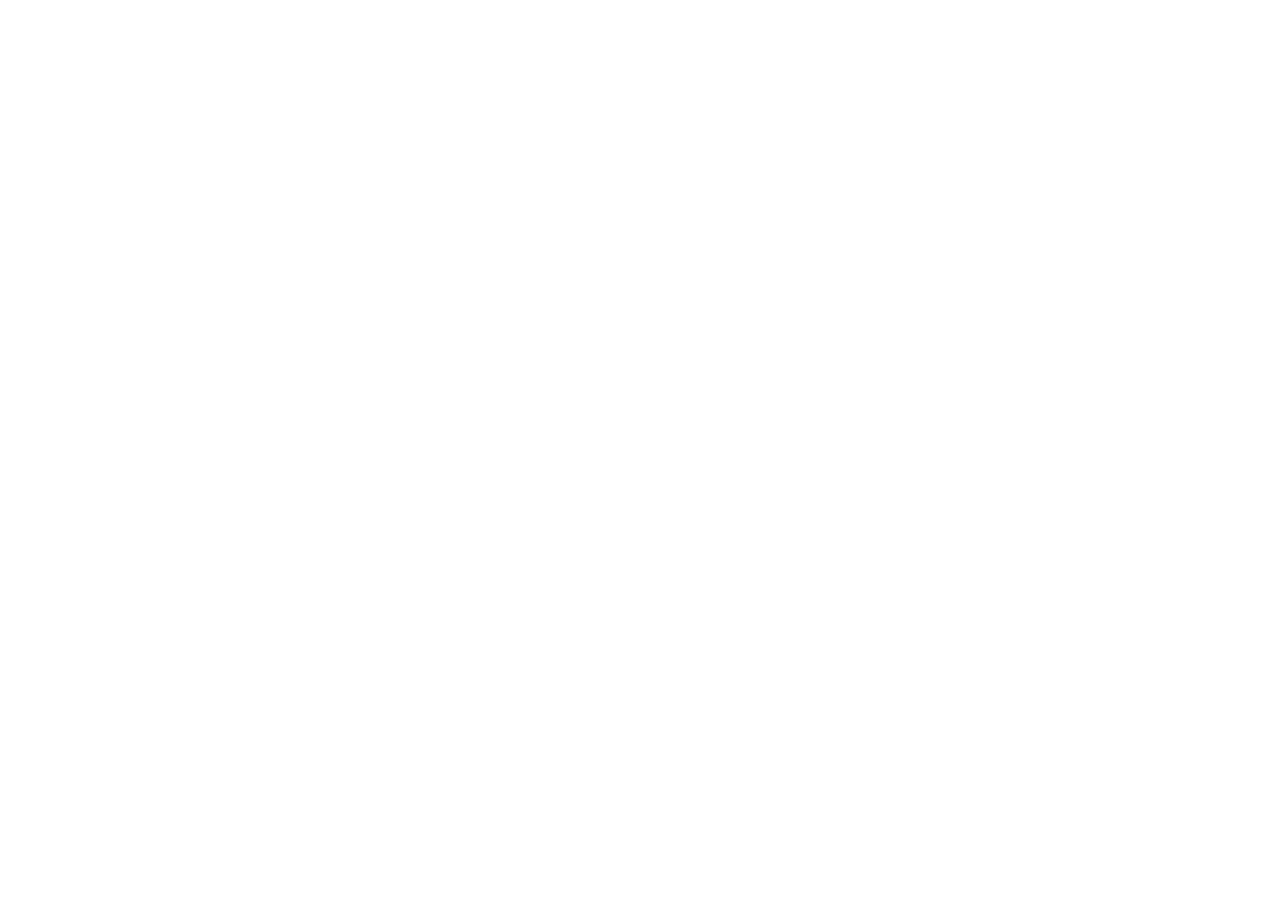
==== web/index.html @ 999390b1 "init project" ====
<!DOCTYPE html>
 <html lang="en">
 <head>
   <meta charset="UTF-8">
   <meta http-equiv="X-UA-Compatible" content="IE=edge">
   <meta name="viewport" content="width=device-width, initial-scale=1.0">
   <title>Document</title>
 </head>
 <body>
   
 </body>
 </html>
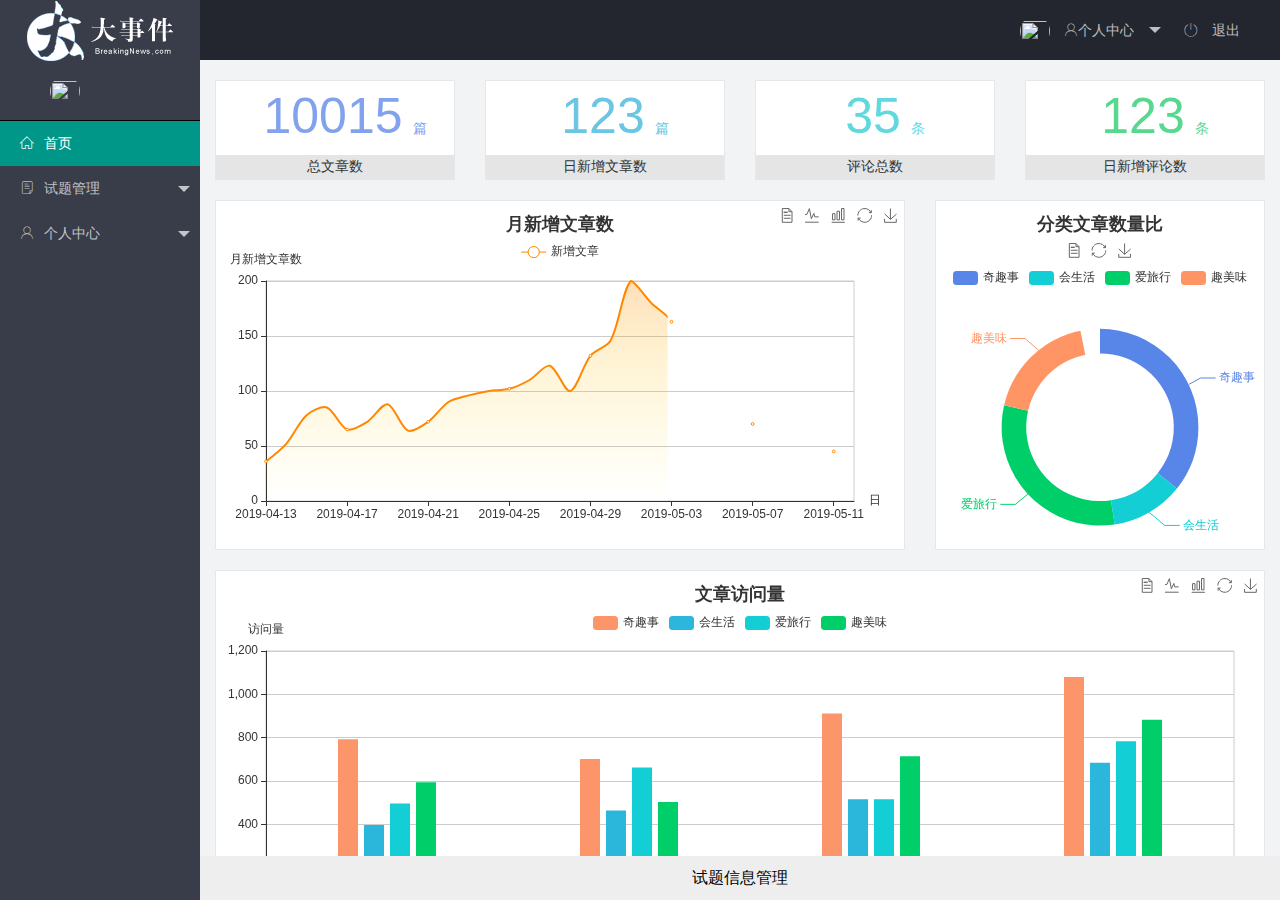
==== commit 6ca73d0d: "登陆注册 首页用户信息渲染" ====
--- a/web/index.html
+++ b/web/index.html
@@ -5,8 +5,123 @@
    <meta http-equiv="X-UA-Compatible" content="IE=edge">
    <meta name="viewport" content="width=device-width, initial-scale=1.0">
    <title>Document</title>
+   <link rel="stylesheet" href="/web/assets/fonts/iconfont.css">
+   <link rel="stylesheet" href="/web/assets/css/index.css">
+   <link rel="stylesheet" href="/web/assets/lib/layui/css/layui.css">
  </head>
  <body>
-   
- </body>
+  <div class="layui-layout layui-layout-admin">
+    <div class="layui-header">
+      <div class="layui-logo layui-hide-xs layui-bg-black">
+        <img src="/web/assets/images/logo.png" alt="" >
+      </div>
+      <!-- 头部区域（可配合layui 已有的水平导航） -->
+      <ul class="layui-nav layui-layout-left">
+        <!-- 移动端显示 -->
+        <li class="layui-nav-item layui-show-xs-inline-block layui-hide-sm" lay-header-event="menuLeft">
+          <i class="layui-icon layui-icon-spread-left"></i>
+        </li>
+        
+        
+      </ul>
+      <ul class="layui-nav layui-layout-right">
+        <li class="layui-nav-item layui-hide layui-show-md-inline-block">
+          <a href="javascript:;" >
+            <img src="//tva1.sinaimg.cn/crop.0.0.118.118.180/5db11ff4gw1e77d3nqrv8j203b03cweg.jpg" class="layui-nav-img">
+            <span class="iconfont icon-user ">个人中心 
+          </a>
+          <dl class="layui-nav-child">
+            <dd><a href=""><span class="iconfont icon-tuichu"></span>基本资料</a></dd>
+            <dd><a href=""><span class="iconfont icon-tuichu"></span>设置</a></dd>
+            <dd><a href=""><span class="iconfont icon-tuichu"></span>重值密码</a></dd>
+          </dl>
+        </li>
+        <li class="layui-nav-item" >
+          <a href="/web/login.html"><span class="iconfont icon-tuichu"></span>
+            退出</a>
+        </li>
+      </ul>
+    </div>
+    
+    <div class="layui-side layui-bg-black">
+      <div class="layui-side-scroll">
+        <div class="userinfo">
+          <img src="//tva1.sinaimg.cn/crop.0.0.118.118.180/5db11ff4gw1e77d3nqrv8j203b03cweg.jpg" class="layui-nav-img">
+          <span id="welcom"></span> 
+        </div>   
+  
+        <!-- 左侧导航区域（可配合layui已有的垂直导航） -->
+        <ul class="layui-nav layui-nav-tree"  lay-shrink="all">
+           <li class="layui-nav-item layui-this">
+             <a href="/web/home/dashboard.html" target="fm"><span class="iconfont icon-home"></span>首页</a>
+          </li>
+          <li class="layui-nav-item">
+            <a href="javascript:;"><span class="iconfont icon-16 "></span>试题管理</a>
+            <dl class="layui-nav-child">
+            <dd><a href="javascript:;"><i class="layui-icon layui-icon-app"></i></span>试题类别</a></dd>
+            <dd><a href="javascript:;"><span class="iconfont icon-16 "></span>题目信息</a></dd>
+          </dl>
+          </li>
+          <li class="layui-nav-item"><a href="javascript:;"><span class="iconfont icon-user "></span>个人中心</a>
+            <dl class="layui-nav-child">
+              <dd><a href=javascript:;""><span class="iconfont icon-16 "></span>基本资料</a></dd>
+              <dd><a href="javascript:;"><span class="iconfont icon-16 "></span>设置</a></dd>
+              <dd><a href="javascript:;"><span class="iconfont icon-16 "></span>重值密码</a></dd>
+            </dl>
+          </li>
+          
+      </div>
+    </div>
+    
+    <div class="layui-body">
+      <!-- 内容主体区域 -->
+      <iframe name="fm" src="/web/home/dashboard.html" frameborder="0">
+
+      </iframe>
+     
+    </div>
+    
+    <div class="layui-footer">
+      <!-- 底部固定区域 -->
+      试题信息管理
+    </div>
+  </div>
+  
+  </body>
+  <script src="/web/assets/lib/jquery.js"></script>
+  <script src="/web/assets/lib/layui/layui.js"></script>
+  
+  <script src="/web/assets/js/baseapi"></script>  
+  <script src="/web/assets/js/index.js"></script>
+  <script>
+    //JS 
+    layui.use(['element', 'layer', 'util'], function(){
+      var element = layui.element
+      ,layer = layui.layer
+      ,util = layui.util
+      ,$ = layui.$;
+      
+      //头部事件
+      util.event('lay-header-event', {
+        //左侧菜单事件
+        menuLeft: function(othis){
+          layer.msg('展开左侧菜单的操作', {icon: 0});
+        }
+        ,menuRight: function(){
+          layer.open({
+            type: 1
+            ,content: '<div style="padding: 15px;">处理右侧面板的操作</div>'
+            ,area: ['260px', '100%']
+            ,offset: 'rt' //右上角
+            ,anim: 5
+            ,shadeClose: true
+          });
+        }
+      });
+      
+    });
+    </script>
+
+
+
  </html> --- a/web/assets/fonts/iconfont.css
+++ b/web/assets/fonts/iconfont.css
@@ -0,0 +1,37 @@
+@font-face {font-family: "iconfont";
+  src: url('iconfont.eot?t=1576139966484'); /* IE9 */
+  src: url('iconfont.eot?t=1576139966484#iefix') format('embedded-opentype'), /* IE6-IE8 */
+  url('[data-uri]') format('woff2'),
+  url('iconfont.woff?t=1576139966484') format('woff'),
+  url('iconfont.ttf?t=1576139966484') format('truetype'), /* chrome, firefox, opera, Safari, Android, iOS 4.2+ */
+  url('iconfont.svg?t=1576139966484#iconfont') format('svg'); /* iOS 4.1- */
+}
+
+.iconfont {
+  font-family: "iconfont" !important;
+  font-size: 16px;
+  font-style: normal;
+  -webkit-font-smoothing: antialiased;
+  -moz-osx-font-smoothing: grayscale;
+}
+
+.icon-home:before {
+  content: "\e6a9";
+}
+
+.icon-user:before {
+  content: "\e614";
+}
+
+.icon-pinglun:before {
+  content: "\e616";
+}
+
+.icon-tuichu:before {
+  content: "\e865";
+}
+
+.icon-16:before {
+  content: "\e615";
+}
+
--- a/web/assets/css/index.css
+++ b/web/assets/css/index.css
@@ -0,0 +1,22 @@
+.layui-footer{
+    text-align:center;
+    font-size:16px
+}
+.iconfont
+,.layui-icon{
+    margin-right: 10px;
+}
+iframe{
+    width: 100%;
+    height: 100%;
+}
+.layui-body{
+    overflow-y: hidden !important;
+}
+.userinfo{
+    height:60px;
+    line-height: 60px;
+    padding-left: 50px;
+    user-select: none;
+    border-bottom: 1px solid black;
+}
--- a/web/assets/lib/layui/css/layui.css
+++ b/web/assets/lib/layui/css/layui.css
@@ -0,0 +1,2 @@
+/** layui-v2.5.5 MIT License By https://www.layui.com */
+ .layui-inline,img{display:inline-block;vertical-align:middle}h1,h2,h3,h4,h5,h6{font-weight:400}.layui-edge,.layui-header,.layui-inline,.layui-main{position:relative}.layui-body,.layui-edge,.layui-elip{overflow:hidden}.layui-btn,.layui-edge,.layui-inline,img{vertical-align:middle}.layui-btn,.layui-disabled,.layui-icon,.layui-unselect{-moz-user-select:none;-webkit-user-select:none;-ms-user-select:none}.layui-elip,.layui-form-checkbox span,.layui-form-pane .layui-form-label{text-overflow:ellipsis;white-space:nowrap}.layui-breadcrumb,.layui-tree-btnGroup{visibility:hidden}blockquote,body,button,dd,div,dl,dt,form,h1,h2,h3,h4,h5,h6,input,li,ol,p,pre,td,textarea,th,ul{margin:0;padding:0;-webkit-tap-highlight-color:rgba(0,0,0,0)}a:active,a:hover{outline:0}img{border:none}li{list-style:none}table{border-collapse:collapse;border-spacing:0}h4,h5,h6{font-size:100%}button,input,optgroup,option,select,textarea{font-family:inherit;font-size:inherit;font-style:inherit;font-weight:inherit;outline:0}pre{white-space:pre-wrap;white-space:-moz-pre-wrap;white-space:-pre-wrap;white-space:-o-pre-wrap;word-wrap:break-word}body{line-height:24px;font:14px Helvetica Neue,Helvetica,PingFang SC,Tahoma,Arial,sans-serif}hr{height:1px;margin:10px 0;border:0;clear:both}a{color:#333;text-decoration:none}a:hover{color:#777}a cite{font-style:normal;*cursor:pointer}.layui-border-box,.layui-border-box *{box-sizing:border-box}.layui-box,.layui-box *{box-sizing:content-box}.layui-clear{clear:both;*zoom:1}.layui-clear:after{content:'\20';clear:both;*zoom:1;display:block;height:0}.layui-inline{*display:inline;*zoom:1}.layui-edge{display:inline-block;width:0;height:0;border-width:6px;border-style:dashed;border-color:transparent}.layui-edge-top{top:-4px;border-bottom-color:#999;border-bottom-style:solid}.layui-edge-right{border-left-color:#999;border-left-style:solid}.layui-edge-bottom{top:2px;border-top-color:#999;border-top-style:solid}.layui-edge-left{border-right-color:#999;border-right-style:solid}.layui-disabled,.layui-disabled:hover{color:#d2d2d2!important;cursor:not-allowed!important}.layui-circle{border-radius:100%}.layui-show{display:block!important}.layui-hide{display:none!important}@font-face{font-family:layui-icon;src:url(../font/iconfont.eot?v=250);src:url(../font/iconfont.eot?v=250#iefix) format('embedded-opentype'),url(../font/iconfont.woff2?v=250) format('woff2'),url(../font/iconfont.woff?v=250) format('woff'),url(../font/iconfont.ttf?v=250) format('truetype'),url(../font/iconfont.svg?v=250#layui-icon) format('svg')}.layui-icon{font-family:layui-icon!important;font-size:16px;font-style:normal;-webkit-font-smoothing:antialiased;-moz-osx-font-smoothing:grayscale}.layui-icon-reply-fill:before{content:"\e611"}.layui-icon-set-fill:before{content:"\e614"}.layui-icon-menu-fill:before{content:"\e60f"}.layui-icon-search:before{content:"\e615"}.layui-icon-share:before{content:"\e641"}.layui-icon-set-sm:before{content:"\e620"}.layui-icon-engine:before{content:"\e628"}.layui-icon-close:before{content:"\1006"}.layui-icon-close-fill:before{content:"\1007"}.layui-icon-chart-screen:before{content:"\e629"}.layui-icon-star:before{content:"\e600"}.layui-icon-circle-dot:before{content:"\e617"}.layui-icon-chat:before{content:"\e606"}.layui-icon-release:before{content:"\e609"}.layui-icon-list:before{content:"\e60a"}.layui-icon-chart:before{content:"\e62c"}.layui-icon-ok-circle:before{content:"\1005"}.layui-icon-layim-theme:before{content:"\e61b"}.layui-icon-table:before{content:"\e62d"}.layui-icon-right:before{content:"\e602"}.layui-icon-left:before{content:"\e603"}.layui-icon-cart-simple:before{content:"\e698"}.layui-icon-face-cry:before{content:"\e69c"}.layui-icon-face-smile:before{content:"\e6af"}.layui-icon-survey:before{content:"\e6b2"}.layui-icon-tree:before{content:"\e62e"}.layui-icon-upload-circle:before{content:"\e62f"}.layui-icon-add-circle:before{content:"\e61f"}.layui-icon-download-circle:before{content:"\e601"}.layui-icon-templeate-1:before{content:"\e630"}.layui-icon-util:before{content:"\e631"}.layui-icon-face-surprised:before{content:"\e664"}.layui-icon-edit:before{content:"\e642"}.layui-icon-speaker:before{content:"\e645"}.layui-icon-down:before{content:"\e61a"}.layui-icon-file:before{content:"\e621"}.layui-icon-layouts:before{content:"\e632"}.layui-icon-rate-half:before{content:"\e6c9"}.layui-icon-add-circle-fine:before{content:"\e608"}.layui-icon-prev-circle:before{content:"\e633"}.layui-icon-read:before{content:"\e705"}.layui-icon-404:before{content:"\e61c"}.layui-icon-carousel:before{content:"\e634"}.layui-icon-help:before{content:"\e607"}.layui-icon-code-circle:before{content:"\e635"}.layui-icon-water:before{content:"\e636"}.layui-icon-username:before{content:"\e66f"}.layui-icon-find-fill:before{content:"\e670"}.layui-icon-about:before{content:"\e60b"}.layui-icon-location:before{content:"\e715"}.layui-icon-up:before{content:"\e619"}.layui-icon-pause:before{content:"\e651"}.layui-icon-date:before{content:"\e637"}.layui-icon-layim-uploadfile:before{content:"\e61d"}.layui-icon-delete:before{content:"\e640"}.layui-icon-play:before{content:"\e652"}.layui-icon-top:before{content:"\e604"}.layui-icon-friends:before{content:"\e612"}.layui-icon-refresh-3:before{content:"\e9aa"}.layui-icon-ok:before{content:"\e605"}.layui-icon-layer:before{content:"\e638"}.layui-icon-face-smile-fine:before{content:"\e60c"}.layui-icon-dollar:before{content:"\e659"}.layui-icon-group:before{content:"\e613"}.layui-icon-layim-download:before{content:"\e61e"}.layui-icon-picture-fine:before{content:"\e60d"}.layui-icon-link:before{content:"\e64c"}.layui-icon-diamond:before{content:"\e735"}.layui-icon-log:before{content:"\e60e"}.layui-icon-rate-solid:before{content:"\e67a"}.layui-icon-fonts-del:before{content:"\e64f"}.layui-icon-unlink:before{content:"\e64d"}.layui-icon-fonts-clear:before{content:"\e639"}.layui-icon-triangle-r:before{content:"\e623"}.layui-icon-circle:before{content:"\e63f"}.layui-icon-radio:before{content:"\e643"}.layui-icon-align-center:before{content:"\e647"}.layui-icon-align-right:before{content:"\e648"}.layui-icon-align-left:before{content:"\e649"}.layui-icon-loading-1:before{content:"\e63e"}.layui-icon-return:before{content:"\e65c"}.layui-icon-fonts-strong:before{content:"\e62b"}.layui-icon-upload:before{content:"\e67c"}.layui-icon-dialogue:before{content:"\e63a"}.layui-icon-video:before{content:"\e6ed"}.layui-icon-headset:before{content:"\e6fc"}.layui-icon-cellphone-fine:before{content:"\e63b"}.layui-icon-add-1:before{content:"\e654"}.layui-icon-face-smile-b:before{content:"\e650"}.layui-icon-fonts-html:before{content:"\e64b"}.layui-icon-form:before{content:"\e63c"}.layui-icon-cart:before{content:"\e657"}.layui-icon-camera-fill:before{content:"\e65d"}.layui-icon-tabs:before{content:"\e62a"}.layui-icon-fonts-code:before{content:"\e64e"}.layui-icon-fire:before{content:"\e756"}.layui-icon-set:before{content:"\e716"}.layui-icon-fonts-u:before{content:"\e646"}.layui-icon-triangle-d:before{content:"\e625"}.layui-icon-tips:before{content:"\e702"}.layui-icon-picture:before{content:"\e64a"}.layui-icon-more-vertical:before{content:"\e671"}.layui-icon-flag:before{content:"\e66c"}.layui-icon-loading:before{content:"\e63d"}.layui-icon-fonts-i:before{content:"\e644"}.layui-icon-refresh-1:before{content:"\e666"}.layui-icon-rmb:before{content:"\e65e"}.layui-icon-home:before{content:"\e68e"}.layui-icon-user:before{content:"\e770"}.layui-icon-notice:before{content:"\e667"}.layui-icon-login-weibo:before{content:"\e675"}.layui-icon-voice:before{content:"\e688"}.layui-icon-upload-drag:before{content:"\e681"}.layui-icon-login-qq:before{content:"\e676"}.layui-icon-snowflake:before{content:"\e6b1"}.layui-icon-file-b:before{content:"\e655"}.layui-icon-template:before{content:"\e663"}.layui-icon-auz:before{content:"\e672"}.layui-icon-console:before{content:"\e665"}.layui-icon-app:before{content:"\e653"}.layui-icon-prev:before{content:"\e65a"}.layui-icon-website:before{content:"\e7ae"}.layui-icon-next:before{content:"\e65b"}.layui-icon-component:before{content:"\e857"}.layui-icon-more:before{content:"\e65f"}.layui-icon-login-wechat:before{content:"\e677"}.layui-icon-shrink-right:before{content:"\e668"}.layui-icon-spread-left:before{content:"\e66b"}.layui-icon-camera:before{content:"\e660"}.layui-icon-note:before{content:"\e66e"}.layui-icon-refresh:before{content:"\e669"}.layui-icon-female:before{content:"\e661"}.layui-icon-male:before{content:"\e662"}.layui-icon-password:before{content:"\e673"}.layui-icon-senior:before{content:"\e674"}.layui-icon-theme:before{content:"\e66a"}.layui-icon-tread:before{content:"\e6c5"}.layui-icon-praise:before{content:"\e6c6"}.layui-icon-star-fill:before{content:"\e658"}.layui-icon-rate:before{content:"\e67b"}.layui-icon-template-1:before{content:"\e656"}.layui-icon-vercode:before{content:"\e679"}.layui-icon-cellphone:before{content:"\e678"}.layui-icon-screen-full:before{content:"\e622"}.layui-icon-screen-restore:before{content:"\e758"}.layui-icon-cols:before{content:"\e610"}.layui-icon-export:before{content:"\e67d"}.layui-icon-print:before{content:"\e66d"}.layui-icon-slider:before{content:"\e714"}.layui-icon-addition:before{content:"\e624"}.layui-icon-subtraction:before{content:"\e67e"}.layui-icon-service:before{content:"\e626"}.layui-icon-transfer:before{content:"\e691"}.layui-main{width:1140px;margin:0 auto}.layui-header{z-index:1000;height:60px}.layui-header a:hover{transition:all .5s;-webkit-transition:all .5s}.layui-side{position:fixed;left:0;top:0;bottom:0;z-index:999;width:200px;overflow-x:hidden}.layui-side-scroll{position:relative;width:220px;height:100%;overflow-x:hidden}.layui-body{position:absolute;left:200px;right:0;top:0;bottom:0;z-index:998;width:auto;overflow-y:auto;box-sizing:border-box}.layui-layout-body{overflow:hidden}.layui-layout-admin .layui-header{background-color:#23262E}.layui-layout-admin .layui-side{top:60px;width:200px;overflow-x:hidden}.layui-layout-admin .layui-body{position:fixed;top:60px;bottom:44px}.layui-layout-admin .layui-main{width:auto;margin:0 15px}.layui-layout-admin .layui-footer{position:fixed;left:200px;right:0;bottom:0;height:44px;line-height:44px;padding:0 15px;background-color:#eee}.layui-layout-admin .layui-logo{position:absolute;left:0;top:0;width:200px;height:100%;line-height:60px;text-align:center;color:#009688;font-size:16px}.layui-layout-admin .layui-header .layui-nav{background:0 0}.layui-layout-left{position:absolute!important;left:200px;top:0}.layui-layout-right{position:absolute!important;right:0;top:0}.layui-container{position:relative;margin:0 auto;padding:0 15px;box-sizing:border-box}.layui-fluid{position:relative;margin:0 auto;padding:0 15px}.layui-row:after,.layui-row:before{content:'';display:block;clear:both}.layui-col-lg1,.layui-col-lg10,.layui-col-lg11,.layui-col-lg12,.layui-col-lg2,.layui-col-lg3,.layui-col-lg4,.layui-col-lg5,.layui-col-lg6,.layui-col-lg7,.layui-col-lg8,.layui-col-lg9,.layui-col-md1,.layui-col-md10,.layui-col-md11,.layui-col-md12,.layui-col-md2,.layui-col-md3,.layui-col-md4,.layui-col-md5,.layui-col-md6,.layui-col-md7,.layui-col-md8,.layui-col-md9,.layui-col-sm1,.layui-col-sm10,.layui-col-sm11,.layui-col-sm12,.layui-col-sm2,.layui-col-sm3,.layui-col-sm4,.layui-col-sm5,.layui-col-sm6,.layui-col-sm7,.layui-col-sm8,.layui-col-sm9,.layui-col-xs1,.layui-col-xs10,.layui-col-xs11,.layui-col-xs12,.layui-col-xs2,.layui-col-xs3,.layui-col-xs4,.layui-col-xs5,.layui-col-xs6,.layui-col-xs7,.layui-col-xs8,.layui-col-xs9{position:relative;display:block;box-sizing:border-box}.layui-col-xs1,.layui-col-xs10,.layui-col-xs11,.layui-col-xs12,.layui-col-xs2,.layui-col-xs3,.layui-col-xs4,.layui-col-xs5,.layui-col-xs6,.layui-col-xs7,.layui-col-xs8,.layui-col-xs9{float:left}.layui-col-xs1{width:8.33333333%}.layui-col-xs2{width:16.66666667%}.layui-col-xs3{width:25%}.layui-col-xs4{width:33.33333333%}.layui-col-xs5{width:41.66666667%}.layui-col-xs6{width:50%}.layui-col-xs7{width:58.33333333%}.layui-col-xs8{width:66.66666667%}.layui-col-xs9{width:75%}.layui-col-xs10{width:83.33333333%}.layui-col-xs11{width:91.66666667%}.layui-col-xs12{width:100%}.layui-col-xs-offset1{margin-left:8.33333333%}.layui-col-xs-offset2{margin-left:16.66666667%}.layui-col-xs-offset3{margin-left:25%}.layui-col-xs-offset4{margin-left:33.33333333%}.layui-col-xs-offset5{margin-left:41.66666667%}.layui-col-xs-offset6{margin-left:50%}.layui-col-xs-offset7{margin-left:58.33333333%}.layui-col-xs-offset8{margin-left:66.66666667%}.layui-col-xs-offset9{margin-left:75%}.layui-col-xs-offset10{margin-left:83.33333333%}.layui-col-xs-offset11{margin-left:91.66666667%}.layui-col-xs-offset12{margin-left:100%}@media screen and (max-width:768px){.layui-hide-xs{display:none!important}.layui-show-xs-block{display:block!important}.layui-show-xs-inline{display:inline!important}.layui-show-xs-inline-block{display:inline-block!important}}@media screen and (min-width:768px){.layui-container{width:750px}.layui-hide-sm{display:none!important}.layui-show-sm-block{display:block!important}.layui-show-sm-inline{display:inline!important}.layui-show-sm-inline-block{display:inline-block!important}.layui-col-sm1,.layui-col-sm10,.layui-col-sm11,.layui-col-sm12,.layui-col-sm2,.layui-col-sm3,.layui-col-sm4,.layui-col-sm5,.layui-col-sm6,.layui-col-sm7,.layui-col-sm8,.layui-col-sm9{float:left}.layui-col-sm1{width:8.33333333%}.layui-col-sm2{width:16.66666667%}.layui-col-sm3{width:25%}.layui-col-sm4{width:33.33333333%}.layui-col-sm5{width:41.66666667%}.layui-col-sm6{width:50%}.layui-col-sm7{width:58.33333333%}.layui-col-sm8{width:66.66666667%}.layui-col-sm9{width:75%}.layui-col-sm10{width:83.33333333%}.layui-col-sm11{width:91.66666667%}.layui-col-sm12{width:100%}.layui-col-sm-offset1{margin-left:8.33333333%}.layui-col-sm-offset2{margin-left:16.66666667%}.layui-col-sm-offset3{margin-left:25%}.layui-col-sm-offset4{margin-left:33.33333333%}.layui-col-sm-offset5{margin-left:41.66666667%}.layui-col-sm-offset6{margin-left:50%}.layui-col-sm-offset7{margin-left:58.33333333%}.layui-col-sm-offset8{margin-left:66.66666667%}.layui-col-sm-offset9{margin-left:75%}.layui-col-sm-offset10{margin-left:83.33333333%}.layui-col-sm-offset11{margin-left:91.66666667%}.layui-col-sm-offset12{margin-left:100%}}@media screen and (min-width:992px){.layui-container{width:970px}.layui-hide-md{display:none!important}.layui-show-md-block{display:block!important}.layui-show-md-inline{display:inline!important}.layui-show-md-inline-block{display:inline-block!important}.layui-col-md1,.layui-col-md10,.layui-col-md11,.layui-col-md12,.layui-col-md2,.layui-col-md3,.layui-col-md4,.layui-col-md5,.layui-col-md6,.layui-col-md7,.layui-col-md8,.layui-col-md9{float:left}.layui-col-md1{width:8.33333333%}.layui-col-md2{width:16.66666667%}.layui-col-md3{width:25%}.layui-col-md4{width:33.33333333%}.layui-col-md5{width:41.66666667%}.layui-col-md6{width:50%}.layui-col-md7{width:58.33333333%}.layui-col-md8{width:66.66666667%}.layui-col-md9{width:75%}.layui-col-md10{width:83.33333333%}.layui-col-md11{width:91.66666667%}.layui-col-md12{width:100%}.layui-col-md-offset1{margin-left:8.33333333%}.layui-col-md-offset2{margin-left:16.66666667%}.layui-col-md-offset3{margin-left:25%}.layui-col-md-offset4{margin-left:33.33333333%}.layui-col-md-offset5{margin-left:41.66666667%}.layui-col-md-offset6{margin-left:50%}.layui-col-md-offset7{margin-left:58.33333333%}.layui-col-md-offset8{margin-left:66.66666667%}.layui-col-md-offset9{margin-left:75%}.layui-col-md-offset10{margin-left:83.33333333%}.layui-col-md-offset11{margin-left:91.66666667%}.layui-col-md-offset12{margin-left:100%}}@media screen and (min-width:1200px){.layui-container{width:1170px}.layui-hide-lg{display:none!important}.layui-show-lg-block{display:block!important}.layui-show-lg-inline{display:inline!important}.layui-show-lg-inline-block{display:inline-block!important}.layui-col-lg1,.layui-col-lg10,.layui-col-lg11,.layui-col-lg12,.layui-col-lg2,.layui-col-lg3,.layui-col-lg4,.layui-col-lg5,.layui-col-lg6,.layui-col-lg7,.layui-col-lg8,.layui-col-lg9{float:left}.layui-col-lg1{width:8.33333333%}.layui-col-lg2{width:16.66666667%}.layui-col-lg3{width:25%}.layui-col-lg4{width:33.33333333%}.layui-col-lg5{width:41.66666667%}.layui-col-lg6{width:50%}.layui-col-lg7{width:58.33333333%}.layui-col-lg8{width:66.66666667%}.layui-col-lg9{width:75%}.layui-col-lg10{width:83.33333333%}.layui-col-lg11{width:91.66666667%}.layui-col-lg12{width:100%}.layui-col-lg-offset1{margin-left:8.33333333%}.layui-col-lg-offset2{margin-left:16.66666667%}.layui-col-lg-offset3{margin-left:25%}.layui-col-lg-offset4{margin-left:33.33333333%}.layui-col-lg-offset5{margin-left:41.66666667%}.layui-col-lg-offset6{margin-left:50%}.layui-col-lg-offset7{margin-left:58.33333333%}.layui-col-lg-offset8{margin-left:66.66666667%}.layui-col-lg-offset9{margin-left:75%}.layui-col-lg-offset10{margin-left:83.33333333%}.layui-col-lg-offset11{margin-left:91.66666667%}.layui-col-lg-offset12{margin-left:100%}}.layui-col-space1{margin:-.5px}.layui-col-space1>*{padding:.5px}.layui-col-space3{margin:-1.5px}.layui-col-space3>*{padding:1.5px}.layui-col-space5{margin:-2.5px}.layui-col-space5>*{padding:2.5px}.layui-col-space8{margin:-3.5px}.layui-col-space8>*{padding:3.5px}.layui-col-space10{margin:-5px}.layui-col-space10>*{padding:5px}.layui-col-space12{margin:-6px}.layui-col-space12>*{padding:6px}.layui-col-space15{margin:-7.5px}.layui-col-space15>*{padding:7.5px}.layui-col-space18{margin:-9px}.layui-col-space18>*{padding:9px}.layui-col-space20{margin:-10px}.layui-col-space20>*{padding:10px}.layui-col-space22{margin:-11px}.layui-col-space22>*{padding:11px}.layui-col-space25{margin:-12.5px}.layui-col-space25>*{padding:12.5px}.layui-col-space30{margin:-15px}.layui-col-space30>*{padding:15px}.layui-btn,.layui-input,.layui-select,.layui-textarea,.layui-upload-button{outline:0;-webkit-appearance:none;transition:all .3s;-webkit-transition:all .3s;box-sizing:border-box}.layui-elem-quote{margin-bottom:10px;padding:15px;line-height:22px;border-left:5px solid #009688;border-radius:0 2px 2px 0;background-color:#f2f2f2}.layui-quote-nm{border-style:solid;border-width:1px 1px 1px 5px;background:0 0}.layui-elem-field{margin-bottom:10px;padding:0;border-width:1px;border-style:solid}.layui-elem-field legend{margin-left:20px;padding:0 10px;font-size:20px;font-weight:300}.layui-field-title{margin:10px 0 20px;border-width:1px 0 0}.layui-field-box{padding:10px 15px}.layui-field-title .layui-field-box{padding:10px 0}.layui-progress{position:relative;height:6px;border-radius:20px;background-color:#e2e2e2}.layui-progress-bar{position:absolute;left:0;top:0;width:0;max-width:100%;height:6px;border-radius:20px;text-align:right;background-color:#5FB878;transition:all .3s;-webkit-transition:all .3s}.layui-progress-big,.layui-progress-big .layui-progress-bar{height:18px;line-height:18px}.layui-progress-text{position:relative;top:-20px;line-height:18px;font-size:12px;color:#666}.layui-progress-big .layui-progress-text{position:static;padding:0 10px;color:#fff}.layui-collapse{border-width:1px;border-style:solid;border-radius:2px}.layui-colla-content,.layui-colla-item{border-top-width:1px;border-top-style:solid}.layui-colla-item:first-child{border-top:none}.layui-colla-title{position:relative;height:42px;line-height:42px;padding:0 15px 0 35px;color:#333;background-color:#f2f2f2;cursor:pointer;font-size:14px;overflow:hidden}.layui-colla-content{display:none;padding:10px 15px;line-height:22px;color:#666}.layui-colla-icon{position:absolute;left:15px;top:0;font-size:14px}.layui-card{margin-bottom:15px;border-radius:2px;background-color:#fff;box-shadow:0 1px 2px 0 rgba(0,0,0,.05)}.layui-card:last-child{margin-bottom:0}.layui-card-header{position:relative;height:42px;line-height:42px;padding:0 15px;border-bottom:1px solid #f6f6f6;color:#333;border-radius:2px 2px 0 0;font-size:14px}.layui-bg-black,.layui-bg-blue,.layui-bg-cyan,.layui-bg-green,.layui-bg-orange,.layui-bg-red{color:#fff!important}.layui-card-body{position:relative;padding:10px 15px;line-height:24px}.layui-card-body[pad15]{padding:15px}.layui-card-body[pad20]{padding:20px}.layui-card-body .layui-table{margin:5px 0}.layui-card .layui-tab{margin:0}.layui-panel-window{position:relative;padding:15px;border-radius:0;border-top:5px solid #E6E6E6;background-color:#fff}.layui-auxiliar-moving{position:fixed;left:0;right:0;top:0;bottom:0;width:100%;height:100%;background:0 0;z-index:9999999999}.layui-form-label,.layui-form-mid,.layui-form-select,.layui-input-block,.layui-input-inline,.layui-textarea{position:relative}.layui-bg-red{background-color:#FF5722!important}.layui-bg-orange{background-color:#FFB800!important}.layui-bg-green{background-color:#009688!important}.layui-bg-cyan{background-color:#2F4056!important}.layui-bg-blue{background-color:#1E9FFF!important}.layui-bg-black{background-color:#393D49!important}.layui-bg-gray{background-color:#eee!important;color:#666!important}.layui-badge-rim,.layui-colla-content,.layui-colla-item,.layui-collapse,.layui-elem-field,.layui-form-pane .layui-form-item[pane],.layui-form-pane .layui-form-label,.layui-input,.layui-layedit,.layui-layedit-tool,.layui-quote-nm,.layui-select,.layui-tab-bar,.layui-tab-card,.layui-tab-title,.layui-tab-title .layui-this:after,.layui-textarea{border-color:#e6e6e6}.layui-timeline-item:before,hr{background-color:#e6e6e6}.layui-text{line-height:22px;font-size:14px;color:#666}.layui-text h1,.layui-text h2,.layui-text h3{font-weight:500;color:#333}.layui-text h1{font-size:30px}.layui-text h2{font-size:24px}.layui-text h3{font-size:18px}.layui-text a:not(.layui-btn){color:#01AAED}.layui-text a:not(.layui-btn):hover{text-decoration:underline}.layui-text ul{padding:5px 0 5px 15px}.layui-text ul li{margin-top:5px;list-style-type:disc}.layui-text em,.layui-word-aux{color:#999!important;padding:0 5px!important}.layui-btn{display:inline-block;height:38px;line-height:38px;padding:0 18px;background-color:#009688;color:#fff;white-space:nowrap;text-align:center;font-size:14px;border:none;border-radius:2px;cursor:pointer}.layui-btn:hover{opacity:.8;filter:alpha(opacity=80);color:#fff}.layui-btn:active{opacity:1;filter:alpha(opacity=100)}.layui-btn+.layui-btn{margin-left:10px}.layui-btn-container{font-size:0}.layui-btn-container .layui-btn{margin-right:10px;margin-bottom:10px}.layui-btn-container .layui-btn+.layui-btn{margin-left:0}.layui-table .layui-btn-container .layui-btn{margin-bottom:9px}.layui-btn-radius{border-radius:100px}.layui-btn .layui-icon{margin-right:3px;font-size:18px;vertical-align:bottom;vertical-align:middle\9}.layui-btn-primary{border:1px solid #C9C9C9;background-color:#fff;color:#555}.layui-btn-primary:hover{border-color:#009688;color:#333}.layui-btn-normal{background-color:#1E9FFF}.layui-btn-warm{background-color:#FFB800}.layui-btn-danger{background-color:#FF5722}.layui-btn-checked{background-color:#5FB878}.layui-btn-disabled,.layui-btn-disabled:active,.layui-btn-disabled:hover{border:1px solid #e6e6e6;background-color:#FBFBFB;color:#C9C9C9;cursor:not-allowed;opacity:1}.layui-btn-lg{height:44px;line-height:44px;padding:0 25px;font-size:16px}.layui-btn-sm{height:30px;line-height:30px;padding:0 10px;font-size:12px}.layui-btn-sm i{font-size:16px!important}.layui-btn-xs{height:22px;line-height:22px;padding:0 5px;font-size:12px}.layui-btn-xs i{font-size:14px!important}.layui-btn-group{display:inline-block;vertical-align:middle;font-size:0}.layui-btn-group .layui-btn{margin-left:0!important;margin-right:0!important;border-left:1px solid rgba(255,255,255,.5);border-radius:0}.layui-btn-group .layui-btn-primary{border-left:none}.layui-btn-group .layui-btn-primary:hover{border-color:#C9C9C9;color:#009688}.layui-btn-group .layui-btn:first-child{border-left:none;border-radius:2px 0 0 2px}.layui-btn-group .layui-btn-primary:first-child{border-left:1px solid #c9c9c9}.layui-btn-group .layui-btn:last-child{border-radius:0 2px 2px 0}.layui-btn-group .layui-btn+.layui-btn{margin-left:0}.layui-btn-group+.layui-btn-group{margin-left:10px}.layui-btn-fluid{width:100%}.layui-input,.layui-select,.layui-textarea{height:38px;line-height:1.3;line-height:38px\9;border-width:1px;border-style:solid;background-color:#fff;border-radius:2px}.layui-input::-webkit-input-placeholder,.layui-select::-webkit-input-placeholder,.layui-textarea::-webkit-input-placeholder{line-height:1.3}.layui-input,.layui-textarea{display:block;width:100%;padding-left:10px}.layui-input:hover,.layui-textarea:hover{border-color:#D2D2D2!important}.layui-input:focus,.layui-textarea:focus{border-color:#C9C9C9!important}.layui-textarea{min-height:100px;height:auto;line-height:20px;padding:6px 10px;resize:vertical}.layui-select{padding:0 10px}.layui-form input[type=checkbox],.layui-form input[type=radio],.layui-form select{display:none}.layui-form [lay-ignore]{display:initial}.layui-form-item{margin-bottom:15px;clear:both;*zoom:1}.layui-form-item:after{content:'\20';clear:both;*zoom:1;display:block;height:0}.layui-form-label{float:left;display:block;padding:9px 15px;width:80px;font-weight:400;line-height:20px;text-align:right}.layui-form-label-col{display:block;float:none;padding:9px 0;line-height:20px;text-align:left}.layui-form-item .layui-inline{margin-bottom:5px;margin-right:10px}.layui-input-block{margin-left:110px;min-height:36px}.layui-input-inline{display:inline-block;vertical-align:middle}.layui-form-item .layui-input-inline{float:left;width:190px;margin-right:10px}.layui-form-text .layui-input-inline{width:auto}.layui-form-mid{float:left;display:block;padding:9px 0!important;line-height:20px;margin-right:10px}.layui-form-danger+.layui-form-select .layui-input,.layui-form-danger:focus{border-color:#FF5722!important}.layui-form-select .layui-input{padding-right:30px;cursor:pointer}.layui-form-select .layui-edge{position:absolute;right:10px;top:50%;margin-top:-3px;cursor:pointer;border-width:6px;border-top-color:#c2c2c2;border-top-style:solid;transition:all .3s;-webkit-transition:all .3s}.layui-form-select dl{display:none;position:absolute;left:0;top:42px;padding:5px 0;z-index:899;min-width:100%;border:1px solid #d2d2d2;max-height:300px;overflow-y:auto;background-color:#fff;border-radius:2px;box-shadow:0 2px 4px rgba(0,0,0,.12);box-sizing:border-box}.layui-form-select dl dd,.layui-form-select dl dt{padding:0 10px;line-height:36px;white-space:nowrap;overflow:hidden;text-overflow:ellipsis}.layui-form-select dl dt{font-size:12px;color:#999}.layui-form-select dl dd{cursor:pointer}.layui-form-select dl dd:hover{background-color:#f2f2f2;-webkit-transition:.5s all;transition:.5s all}.layui-form-select .layui-select-group dd{padding-left:20px}.layui-form-select dl dd.layui-select-tips{padding-left:10px!important;color:#999}.layui-form-select dl dd.layui-this{background-color:#5FB878;color:#fff}.layui-form-checkbox,.layui-form-select dl dd.layui-disabled{background-color:#fff}.layui-form-selected dl{display:block}.layui-form-checkbox,.layui-form-checkbox *,.layui-form-switch{display:inline-block;vertical-align:middle}.layui-form-selected .layui-edge{margin-top:-9px;-webkit-transform:rotate(180deg);transform:rotate(180deg);margin-top:-3px\9}:root .layui-form-selected .layui-edge{margin-top:-9px\0/IE9}.layui-form-selectup dl{top:auto;bottom:42px}.layui-select-none{margin:5px 0;text-align:center;color:#999}.layui-select-disabled .layui-disabled{border-color:#eee!important}.layui-select-disabled .layui-edge{border-top-color:#d2d2d2}.layui-form-checkbox{position:relative;height:30px;line-height:30px;margin-right:10px;padding-right:30px;cursor:pointer;font-size:0;-webkit-transition:.1s linear;transition:.1s linear;box-sizing:border-box}.layui-form-checkbox span{padding:0 10px;height:100%;font-size:14px;border-radius:2px 0 0 2px;background-color:#d2d2d2;color:#fff;overflow:hidden}.layui-form-checkbox:hover span{background-color:#c2c2c2}.layui-form-checkbox i{position:absolute;right:0;top:0;width:30px;height:28px;border:1px solid #d2d2d2;border-left:none;border-radius:0 2px 2px 0;color:#fff;font-size:20px;text-align:center}.layui-form-checkbox:hover i{border-color:#c2c2c2;color:#c2c2c2}.layui-form-checked,.layui-form-checked:hover{border-color:#5FB878}.layui-form-checked span,.layui-form-checked:hover span{background-color:#5FB878}.layui-form-checked i,.layui-form-checked:hover i{color:#5FB878}.layui-form-item .layui-form-checkbox{margin-top:4px}.layui-form-checkbox[lay-skin=primary]{height:auto!important;line-height:normal!important;min-width:18px;min-height:18px;border:none!important;margin-right:0;padding-left:28px;padding-right:0;background:0 0}.layui-form-checkbox[lay-skin=primary] span{padding-left:0;padding-right:15px;line-height:18px;background:0 0;color:#666}.layui-form-checkbox[lay-skin=primary] i{right:auto;left:0;width:16px;height:16px;line-height:16px;border:1px solid #d2d2d2;font-size:12px;border-radius:2px;background-color:#fff;-webkit-transition:.1s linear;transition:.1s linear}.layui-form-checkbox[lay-skin=primary]:hover i{border-color:#5FB878;color:#fff}.layui-form-checked[lay-skin=primary] i{border-color:#5FB878!important;background-color:#5FB878;color:#fff}.layui-checkbox-disbaled[lay-skin=primary] span{background:0 0!important;color:#c2c2c2}.layui-checkbox-disbaled[lay-skin=primary]:hover i{border-color:#d2d2d2}.layui-form-item .layui-form-checkbox[lay-skin=primary]{margin-top:10px}.layui-form-switch{position:relative;height:22px;line-height:22px;min-width:35px;padding:0 5px;margin-top:8px;border:1px solid #d2d2d2;border-radius:20px;cursor:pointer;background-color:#fff;-webkit-transition:.1s linear;transition:.1s linear}.layui-form-switch i{position:absolute;left:5px;top:3px;width:16px;height:16px;border-radius:20px;background-color:#d2d2d2;-webkit-transition:.1s linear;transition:.1s linear}.layui-form-switch em{position:relative;top:0;width:25px;margin-left:21px;padding:0!important;text-align:center!important;color:#999!important;font-style:normal!important;font-size:12px}.layui-form-onswitch{border-color:#5FB878;background-color:#5FB878}.layui-checkbox-disbaled,.layui-checkbox-disbaled i{border-color:#e2e2e2!important}.layui-form-onswitch i{left:100%;margin-left:-21px;background-color:#fff}.layui-form-onswitch em{margin-left:5px;margin-right:21px;color:#fff!important}.layui-checkbox-disbaled span{background-color:#e2e2e2!important}.layui-checkbox-disbaled:hover i{color:#fff!important}[lay-radio]{display:none}.layui-form-radio,.layui-form-radio *{display:inline-block;vertical-align:middle}.layui-form-radio{line-height:28px;margin:6px 10px 0 0;padding-right:10px;cursor:pointer;font-size:0}.layui-form-radio *{font-size:14px}.layui-form-radio>i{margin-right:8px;font-size:22px;color:#c2c2c2}.layui-form-radio>i:hover,.layui-form-radioed>i{color:#5FB878}.layui-radio-disbaled>i{color:#e2e2e2!important}.layui-form-pane .layui-form-label{width:110px;padding:8px 15px;height:38px;line-height:20px;border-width:1px;border-style:solid;border-radius:2px 0 0 2px;text-align:center;background-color:#FBFBFB;overflow:hidden;box-sizing:border-box}.layui-form-pane .layui-input-inline{margin-left:-1px}.layui-form-pane .layui-input-block{margin-left:110px;left:-1px}.layui-form-pane .layui-input{border-radius:0 2px 2px 0}.layui-form-pane .layui-form-text .layui-form-label{float:none;width:100%;border-radius:2px;box-sizing:border-box;text-align:left}.layui-form-pane .layui-form-text .layui-input-inline{display:block;margin:0;top:-1px;clear:both}.layui-form-pane .layui-form-text .layui-input-block{margin:0;left:0;top:-1px}.layui-form-pane .layui-form-text .layui-textarea{min-height:100px;border-radius:0 0 2px 2px}.layui-form-pane .layui-form-checkbox{margin:4px 0 4px 10px}.layui-form-pane .layui-form-radio,.layui-form-pane .layui-form-switch{margin-top:6px;margin-left:10px}.layui-form-pane .layui-form-item[pane]{position:relative;border-width:1px;border-style:solid}.layui-form-pane .layui-form-item[pane] .layui-form-label{position:absolute;left:0;top:0;height:100%;border-width:0 1px 0 0}.layui-form-pane .layui-form-item[pane] .layui-input-inline{margin-left:110px}@media screen and (max-width:450px){.layui-form-item .layui-form-label{text-overflow:ellipsis;overflow:hidden;white-space:nowrap}.layui-form-item .layui-inline{display:block;margin-right:0;margin-bottom:20px;clear:both}.layui-form-item .layui-inline:after{content:'\20';clear:both;display:block;height:0}.layui-form-item .layui-input-inline{display:block;float:none;left:-3px;width:auto;margin:0 0 10px 112px}.layui-form-item .layui-input-inline+.layui-form-mid{margin-left:110px;top:-5px;padding:0}.layui-form-item .layui-form-checkbox{margin-right:5px;margin-bottom:5px}}.layui-layedit{border-width:1px;border-style:solid;border-radius:2px}.layui-layedit-tool{padding:3px 5px;border-bottom-width:1px;border-bottom-style:solid;font-size:0}.layedit-tool-fixed{position:fixed;top:0;border-top:1px solid #e2e2e2}.layui-layedit-tool .layedit-tool-mid,.layui-layedit-tool .layui-icon{display:inline-block;vertical-align:middle;text-align:center;font-size:14px}.layui-layedit-tool .layui-icon{position:relative;width:32px;height:30px;line-height:30px;margin:3px 5px;color:#777;cursor:pointer;border-radius:2px}.layui-layedit-tool .layui-icon:hover{color:#393D49}.layui-layedit-tool .layui-icon:active{color:#000}.layui-layedit-tool .layedit-tool-active{background-color:#e2e2e2;color:#000}.layui-layedit-tool .layui-disabled,.layui-layedit-tool .layui-disabled:hover{color:#d2d2d2;cursor:not-allowed}.layui-layedit-tool .layedit-tool-mid{width:1px;height:18px;margin:0 10px;background-color:#d2d2d2}.layedit-tool-html{width:50px!important;font-size:30px!important}.layedit-tool-b,.layedit-tool-code,.layedit-tool-help{font-size:16px!important}.layedit-tool-d,.layedit-tool-face,.layedit-tool-image,.layedit-tool-unlink{font-size:18px!important}.layedit-tool-image input{position:absolute;font-size:0;left:0;top:0;width:100%;height:100%;opacity:.01;filter:Alpha(opacity=1);cursor:pointer}.layui-layedit-iframe iframe{display:block;width:100%}#LAY_layedit_code{overflow:hidden}.layui-laypage{display:inline-block;*display:inline;*zoom:1;vertical-align:middle;margin:10px 0;font-size:0}.layui-laypage>a:first-child,.layui-laypage>a:first-child em{border-radius:2px 0 0 2px}.layui-laypage>a:last-child,.layui-laypage>a:last-child em{border-radius:0 2px 2px 0}.layui-laypage>:first-child{margin-left:0!important}.layui-laypage>:last-child{margin-right:0!important}.layui-laypage a,.layui-laypage button,.layui-laypage input,.layui-laypage select,.layui-laypage span{border:1px solid #e2e2e2}.layui-laypage a,.layui-laypage span{display:inline-block;*display:inline;*zoom:1;vertical-align:middle;padding:0 15px;height:28px;line-height:28px;margin:0 -1px 5px 0;background-color:#fff;color:#333;font-size:12px}.layui-flow-more a *,.layui-laypage input,.layui-table-view select[lay-ignore]{display:inline-block}.layui-laypage a:hover{color:#009688}.layui-laypage em{font-style:normal}.layui-laypage .layui-laypage-spr{color:#999;font-weight:700}.layui-laypage a{text-decoration:none}.layui-laypage .layui-laypage-curr{position:relative}.layui-laypage .layui-laypage-curr em{position:relative;color:#fff}.layui-laypage .layui-laypage-curr .layui-laypage-em{position:absolute;left:-1px;top:-1px;padding:1px;width:100%;height:100%;background-color:#009688}.layui-laypage-em{border-radius:2px}.layui-laypage-next em,.layui-laypage-prev em{font-family:Sim sun;font-size:16px}.layui-laypage .layui-laypage-count,.layui-laypage .layui-laypage-limits,.layui-laypage .layui-laypage-refresh,.layui-laypage .layui-laypage-skip{margin-left:10px;margin-right:10px;padding:0;border:none}.layui-laypage .layui-laypage-limits,.layui-laypage .layui-laypage-refresh{vertical-align:top}.layui-laypage .layui-laypage-refresh i{font-size:18px;cursor:pointer}.layui-laypage select{height:22px;padding:3px;border-radius:2px;cursor:pointer}.layui-laypage .layui-laypage-skip{height:30px;line-height:30px;color:#999}.layui-laypage button,.layui-laypage input{height:30px;line-height:30px;border-radius:2px;vertical-align:top;background-color:#fff;box-sizing:border-box}.layui-laypage input{width:40px;margin:0 10px;padding:0 3px;text-align:center}.layui-laypage input:focus,.layui-laypage select:focus{border-color:#009688!important}.layui-laypage button{margin-left:10px;padding:0 10px;cursor:pointer}.layui-table,.layui-table-view{margin:10px 0}.layui-flow-more{margin:10px 0;text-align:center;color:#999;font-size:14px}.layui-flow-more a{height:32px;line-height:32px}.layui-flow-more a *{vertical-align:top}.layui-flow-more a cite{padding:0 20px;border-radius:3px;background-color:#eee;color:#333;font-style:normal}.layui-flow-more a cite:hover{opacity:.8}.layui-flow-more a i{font-size:30px;color:#737383}.layui-table{width:100%;background-color:#fff;color:#666}.layui-table tr{transition:all .3s;-webkit-transition:all .3s}.layui-table th{text-align:left;font-weight:400}.layui-table tbody tr:hover,.layui-table thead tr,.layui-table-click,.layui-table-header,.layui-table-hover,.layui-table-mend,.layui-table-patch,.layui-table-tool,.layui-table-total,.layui-table-total tr,.layui-table[lay-even] tr:nth-child(even){background-color:#f2f2f2}.layui-table td,.layui-table th,.layui-table-col-set,.layui-table-fixed-r,.layui-table-grid-down,.layui-table-header,.layui-table-page,.layui-table-tips-main,.layui-table-tool,.layui-table-total,.layui-table-view,.layui-table[lay-skin=line],.layui-table[lay-skin=row]{border-width:1px;border-style:solid;border-color:#e6e6e6}.layui-table td,.layui-table th{position:relative;padding:9px 15px;min-height:20px;line-height:20px;font-size:14px}.layui-table[lay-skin=line] td,.layui-table[lay-skin=line] th{border-width:0 0 1px}.layui-table[lay-skin=row] td,.layui-table[lay-skin=row] th{border-width:0 1px 0 0}.layui-table[lay-skin=nob] td,.layui-table[lay-skin=nob] th{border:none}.layui-table img{max-width:100px}.layui-table[lay-size=lg] td,.layui-table[lay-size=lg] th{padding:15px 30px}.layui-table-view .layui-table[lay-size=lg] .layui-table-cell{height:40px;line-height:40px}.layui-table[lay-size=sm] td,.layui-table[lay-size=sm] th{font-size:12px;padding:5px 10px}.layui-table-view .layui-table[lay-size=sm] .layui-table-cell{height:20px;line-height:20px}.layui-table[lay-data]{display:none}.layui-table-box{position:relative;overflow:hidden}.layui-table-view .layui-table{position:relative;width:auto;margin:0}.layui-table-view .layui-table[lay-skin=line]{border-width:0 1px 0 0}.layui-table-view .layui-table[lay-skin=row]{border-width:0 0 1px}.layui-table-view .layui-table td,.layui-table-view .layui-table th{padding:5px 0;border-top:none;border-left:none}.layui-table-view .layui-table th.layui-unselect .layui-table-cell span{cursor:pointer}.layui-table-view .layui-table td{cursor:default}.layui-table-view .layui-table td[data-edit=text]{cursor:text}.layui-table-view .layui-form-checkbox[lay-skin=primary] i{width:18px;height:18px}.layui-table-view .layui-form-radio{line-height:0;padding:0}.layui-table-view .layui-form-radio>i{margin:0;font-size:20px}.layui-table-init{position:absolute;left:0;top:0;width:100%;height:100%;text-align:center;z-index:110}.layui-table-init .layui-icon{position:absolute;left:50%;top:50%;margin:-15px 0 0 -15px;font-size:30px;color:#c2c2c2}.layui-table-header{border-width:0 0 1px;overflow:hidden}.layui-table-header .layui-table{margin-bottom:-1px}.layui-table-tool .layui-inline[lay-event]{position:relative;width:26px;height:26px;padding:5px;line-height:16px;margin-right:10px;text-align:center;color:#333;border:1px solid #ccc;cursor:pointer;-webkit-transition:.5s all;transition:.5s all}.layui-table-tool .layui-inline[lay-event]:hover{border:1px solid #999}.layui-table-tool-temp{padding-right:120px}.layui-table-tool-self{position:absolute;right:17px;top:10px}.layui-table-tool .layui-table-tool-self .layui-inline[lay-event]{margin:0 0 0 10px}.layui-table-tool-panel{position:absolute;top:29px;left:-1px;padding:5px 0;min-width:150px;min-height:40px;border:1px solid #d2d2d2;text-align:left;overflow-y:auto;background-color:#fff;box-shadow:0 2px 4px rgba(0,0,0,.12)}.layui-table-cell,.layui-table-tool-panel li{overflow:hidden;text-overflow:ellipsis;white-space:nowrap}.layui-table-tool-panel li{padding:0 10px;line-height:30px;-webkit-transition:.5s all;transition:.5s all}.layui-table-tool-panel li .layui-form-checkbox[lay-skin=primary]{width:100%;padding-left:28px}.layui-table-tool-panel li:hover{background-color:#f2f2f2}.layui-table-tool-panel li .layui-form-checkbox[lay-skin=primary] i{position:absolute;left:0;top:0}.layui-table-tool-panel li .layui-form-checkbox[lay-skin=primary] span{padding:0}.layui-table-tool .layui-table-tool-self .layui-table-tool-panel{left:auto;right:-1px}.layui-table-col-set{position:absolute;right:0;top:0;width:20px;height:100%;border-width:0 0 0 1px;background-color:#fff}.layui-table-sort{width:10px;height:20px;margin-left:5px;cursor:pointer!important}.layui-table-sort .layui-edge{position:absolute;left:5px;border-width:5px}.layui-table-sort .layui-table-sort-asc{top:3px;border-top:none;border-bottom-style:solid;border-bottom-color:#b2b2b2}.layui-table-sort .layui-table-sort-asc:hover{border-bottom-color:#666}.layui-table-sort .layui-table-sort-desc{bottom:5px;border-bottom:none;border-top-style:solid;border-top-color:#b2b2b2}.layui-table-sort .layui-table-sort-desc:hover{border-top-color:#666}.layui-table-sort[lay-sort=asc] .layui-table-sort-asc{border-bottom-color:#000}.layui-table-sort[lay-sort=desc] .layui-table-sort-desc{border-top-color:#000}.layui-table-cell{height:28px;line-height:28px;padding:0 15px;position:relative;box-sizing:border-box}.layui-table-cell .layui-form-checkbox[lay-skin=primary]{top:-1px;padding:0}.layui-table-cell .layui-table-link{color:#01AAED}.laytable-cell-checkbox,.laytable-cell-numbers,.laytable-cell-radio,.laytable-cell-space{padding:0;text-align:center}.layui-table-body{position:relative;overflow:auto;margin-right:-1px;margin-bottom:-1px}.layui-table-body .layui-none{line-height:26px;padding:15px;text-align:center;color:#999}.layui-table-fixed{position:absolute;left:0;top:0;z-index:101}.layui-table-fixed .layui-table-body{overflow:hidden}.layui-table-fixed-l{box-shadow:0 -1px 8px rgba(0,0,0,.08)}.layui-table-fixed-r{left:auto;right:-1px;border-width:0 0 0 1px;box-shadow:-1px 0 8px rgba(0,0,0,.08)}.layui-table-fixed-r .layui-table-header{position:relative;overflow:visible}.layui-table-mend{position:absolute;right:-49px;top:0;height:100%;width:50px}.layui-table-tool{position:relative;z-index:890;width:100%;min-height:50px;line-height:30px;padding:10px 15px;border-width:0 0 1px}.layui-table-tool .layui-btn-container{margin-bottom:-10px}.layui-table-page,.layui-table-total{border-width:1px 0 0;margin-bottom:-1px;overflow:hidden}.layui-table-page{position:relative;width:100%;padding:7px 7px 0;height:41px;font-size:12px;white-space:nowrap}.layui-table-page>div{height:26px}.layui-table-page .layui-laypage{margin:0}.layui-table-page .layui-laypage a,.layui-table-page .layui-laypage span{height:26px;line-height:26px;margin-bottom:10px;border:none;background:0 0}.layui-table-page .layui-laypage a,.layui-table-page .layui-laypage span.layui-laypage-curr{padding:0 12px}.layui-table-page .layui-laypage span{margin-left:0;padding:0}.layui-table-page .layui-laypage .layui-laypage-prev{margin-left:-7px!important}.layui-table-page .layui-laypage .layui-laypage-curr .layui-laypage-em{left:0;top:0;padding:0}.layui-table-page .layui-laypage button,.layui-table-page .layui-laypage input{height:26px;line-height:26px}.layui-table-page .layui-laypage input{width:40px}.layui-table-page .layui-laypage button{padding:0 10px}.layui-table-page select{height:18px}.layui-table-patch .layui-table-cell{padding:0;width:30px}.layui-table-edit{position:absolute;left:0;top:0;width:100%;height:100%;padding:0 14px 1px;border-radius:0;box-shadow:1px 1px 20px rgba(0,0,0,.15)}.layui-table-edit:focus{border-color:#5FB878!important}select.layui-table-edit{padding:0 0 0 10px;border-color:#C9C9C9}.layui-table-view .layui-form-checkbox,.layui-table-view .layui-form-radio,.layui-table-view .layui-form-switch{top:0;margin:0;box-sizing:content-box}.layui-table-view .layui-form-checkbox{top:-1px;height:26px;line-height:26px}.layui-table-view .layui-form-checkbox i{height:26px}.layui-table-grid .layui-table-cell{overflow:visible}.layui-table-grid-down{position:absolute;top:0;right:0;width:26px;height:100%;padding:5px 0;border-width:0 0 0 1px;text-align:center;background-color:#fff;color:#999;cursor:pointer}.layui-table-grid-down .layui-icon{position:absolute;top:50%;left:50%;margin:-8px 0 0 -8px}.layui-table-grid-down:hover{background-color:#fbfbfb}body .layui-table-tips .layui-layer-content{background:0 0;padding:0;box-shadow:0 1px 6px rgba(0,0,0,.12)}.layui-table-tips-main{margin:-44px 0 0 -1px;max-height:150px;padding:8px 15px;font-size:14px;overflow-y:scroll;background-color:#fff;color:#666}.layui-table-tips-c{position:absolute;right:-3px;top:-13px;width:20px;height:20px;padding:3px;cursor:pointer;background-color:#666;border-radius:50%;color:#fff}.layui-table-tips-c:hover{background-color:#777}.layui-table-tips-c:before{position:relative;right:-2px}.layui-upload-file{display:none!important;opacity:.01;filter:Alpha(opacity=1)}.layui-upload-drag,.layui-upload-form,.layui-upload-wrap{display:inline-block}.layui-upload-list{margin:10px 0}.layui-upload-choose{padding:0 10px;color:#999}.layui-upload-drag{position:relative;padding:30px;border:1px dashed #e2e2e2;background-color:#fff;text-align:center;cursor:pointer;color:#999}.layui-upload-drag .layui-icon{font-size:50px;color:#009688}.layui-upload-drag[lay-over]{border-color:#009688}.layui-upload-iframe{position:absolute;width:0;height:0;border:0;visibility:hidden}.layui-upload-wrap{position:relative;vertical-align:middle}.layui-upload-wrap .layui-upload-file{display:block!important;position:absolute;left:0;top:0;z-index:10;font-size:100px;width:100%;height:100%;opacity:.01;filter:Alpha(opacity=1);cursor:pointer}.layui-transfer-active,.layui-transfer-box{display:inline-block;vertical-align:middle}.layui-transfer-box,.layui-transfer-header,.layui-transfer-search{border-width:0;border-style:solid;border-color:#e6e6e6}.layui-transfer-box{position:relative;border-width:1px;width:200px;height:360px;border-radius:2px;background-color:#fff}.layui-transfer-box .layui-form-checkbox{width:100%;margin:0!important}.layui-transfer-header{height:38px;line-height:38px;padding:0 10px;border-bottom-width:1px}.layui-transfer-search{position:relative;padding:10px;border-bottom-width:1px}.layui-transfer-search .layui-input{height:32px;padding-left:30px;font-size:12px}.layui-transfer-search .layui-icon-search{position:absolute;left:20px;top:50%;margin-top:-8px;color:#666}.layui-transfer-active{margin:0 15px}.layui-transfer-active .layui-btn{display:block;margin:0;padding:0 15px;background-color:#5FB878;border-color:#5FB878;color:#fff}.layui-transfer-active .layui-btn-disabled{background-color:#FBFBFB;border-color:#e6e6e6;color:#C9C9C9}.layui-transfer-active .layui-btn:first-child{margin-bottom:15px}.layui-transfer-active .layui-btn .layui-icon{margin:0;font-size:14px!important}.layui-transfer-data{padding:5px 0;overflow:auto}.layui-transfer-data li{height:32px;line-height:32px;padding:0 10px}.layui-transfer-data li:hover{background-color:#f2f2f2;transition:.5s all}.layui-transfer-data .layui-none{padding:15px 10px;text-align:center;color:#999}.layui-nav{position:relative;padding:0 20px;background-color:#393D49;color:#fff;border-radius:2px;font-size:0;box-sizing:border-box}.layui-nav *{font-size:14px}.layui-nav .layui-nav-item{position:relative;display:inline-block;*display:inline;*zoom:1;vertical-align:middle;line-height:60px}.layui-nav .layui-nav-item a{display:block;padding:0 20px;color:#fff;color:rgba(255,255,255,.7);transition:all .3s;-webkit-transition:all .3s}.layui-nav .layui-this:after,.layui-nav-bar,.layui-nav-tree .layui-nav-itemed:after{position:absolute;left:0;top:0;width:0;height:5px;background-color:#5FB878;transition:all .2s;-webkit-transition:all .2s}.layui-nav-bar{z-index:1000}.layui-nav .layui-nav-item a:hover,.layui-nav .layui-this a{color:#fff}.layui-nav .layui-this:after{content:'';top:auto;bottom:0;width:100%}.layui-nav-img{width:30px;height:30px;margin-right:10px;border-radius:50%}.layui-nav .layui-nav-more{content:'';width:0;height:0;border-style:solid dashed dashed;border-color:#fff transparent transparent;overflow:hidden;cursor:pointer;transition:all .2s;-webkit-transition:all .2s;position:absolute;top:50%;right:3px;margin-top:-3px;border-width:6px;border-top-color:rgba(255,255,255,.7)}.layui-nav .layui-nav-mored,.layui-nav-itemed>a .layui-nav-more{margin-top:-9px;border-style:dashed dashed solid;border-color:transparent transparent #fff}.layui-nav-child{display:none;position:absolute;left:0;top:65px;min-width:100%;line-height:36px;padding:5px 0;box-shadow:0 2px 4px rgba(0,0,0,.12);border:1px solid #d2d2d2;background-color:#fff;z-index:100;border-radius:2px;white-space:nowrap}.layui-nav .layui-nav-child a{color:#333}.layui-nav .layui-nav-child a:hover{background-color:#f2f2f2;color:#000}.layui-nav-child dd{position:relative}.layui-nav .layui-nav-child dd.layui-this a,.layui-nav-child dd.layui-this{background-color:#5FB878;color:#fff}.layui-nav-child dd.layui-this:after{display:none}.layui-nav-tree{width:200px;padding:0}.layui-nav-tree .layui-nav-item{display:block;width:100%;line-height:45px}.layui-nav-tree .layui-nav-item a{position:relative;height:45px;line-height:45px;text-overflow:ellipsis;overflow:hidden;white-space:nowrap}.layui-nav-tree .layui-nav-item a:hover{background-color:#4E5465}.layui-nav-tree .layui-nav-bar{width:5px;height:0;background-color:#009688}.layui-nav-tree .layui-nav-child dd.layui-this,.layui-nav-tree .layui-nav-child dd.layui-this a,.layui-nav-tree .layui-this,.layui-nav-tree .layui-this>a,.layui-nav-tree .layui-this>a:hover{background-color:#009688;color:#fff}.layui-nav-tree .layui-this:after{display:none}.layui-nav-itemed>a,.layui-nav-tree .layui-nav-title a,.layui-nav-tree .layui-nav-title a:hover{color:#fff!important}.layui-nav-tree .layui-nav-child{position:relative;z-index:0;top:0;border:none;box-shadow:none}.layui-nav-tree .layui-nav-child a{height:40px;line-height:40px;color:#fff;color:rgba(255,255,255,.7)}.layui-nav-tree .layui-nav-child,.layui-nav-tree .layui-nav-child a:hover{background:0 0;color:#fff}.layui-nav-tree .layui-nav-more{right:10px}.layui-nav-itemed>.layui-nav-child{display:block;padding:0;background-color:rgba(0,0,0,.3)!important}.layui-nav-itemed>.layui-nav-child>.layui-this>.layui-nav-child{display:block}.layui-nav-side{position:fixed;top:0;bottom:0;left:0;overflow-x:hidden;z-index:999}.layui-bg-blue .layui-nav-bar,.layui-bg-blue .layui-nav-itemed:after,.layui-bg-blue .layui-this:after{background-color:#93D1FF}.layui-bg-blue .layui-nav-child dd.layui-this{background-color:#1E9FFF}.layui-bg-blue .layui-nav-itemed>a,.layui-nav-tree.layui-bg-blue .layui-nav-title a,.layui-nav-tree.layui-bg-blue .layui-nav-title a:hover{background-color:#007DDB!important}.layui-breadcrumb{font-size:0}.layui-breadcrumb>*{font-size:14px}.layui-breadcrumb a{color:#999!important}.layui-breadcrumb a:hover{color:#5FB878!important}.layui-breadcrumb a cite{color:#666;font-style:normal}.layui-breadcrumb span[lay-separator]{margin:0 10px;color:#999}.layui-tab{margin:10px 0;text-align:left!important}.layui-tab[overflow]>.layui-tab-title{overflow:hidden}.layui-tab-title{position:relative;left:0;height:40px;white-space:nowrap;font-size:0;border-bottom-width:1px;border-bottom-style:solid;transition:all .2s;-webkit-transition:all .2s}.layui-tab-title li{display:inline-block;*display:inline;*zoom:1;vertical-align:middle;font-size:14px;transition:all .2s;-webkit-transition:all .2s;position:relative;line-height:40px;min-width:65px;padding:0 15px;text-align:center;cursor:pointer}.layui-tab-title li a{display:block}.layui-tab-title .layui-this{color:#000}.layui-tab-title .layui-this:after{position:absolute;left:0;top:0;content:'';width:100%;height:41px;border-width:1px;border-style:solid;border-bottom-color:#fff;border-radius:2px 2px 0 0;box-sizing:border-box;pointer-events:none}.layui-tab-bar{position:absolute;right:0;top:0;z-index:10;width:30px;height:39px;line-height:39px;border-width:1px;border-style:solid;border-radius:2px;text-align:center;background-color:#fff;cursor:pointer}.layui-tab-bar .layui-icon{position:relative;display:inline-block;top:3px;transition:all .3s;-webkit-transition:all .3s}.layui-tab-item{display:none}.layui-tab-more{padding-right:30px;height:auto!important;white-space:normal!important}.layui-tab-more li.layui-this:after{border-bottom-color:#e2e2e2;border-radius:2px}.layui-tab-more .layui-tab-bar .layui-icon{top:-2px;top:3px\9;-webkit-transform:rotate(180deg);transform:rotate(180deg)}:root .layui-tab-more .layui-tab-bar .layui-icon{top:-2px\0/IE9}.layui-tab-content{padding:10px}.layui-tab-title li .layui-tab-close{position:relative;display:inline-block;width:18px;height:18px;line-height:20px;margin-left:8px;top:1px;text-align:center;font-size:14px;color:#c2c2c2;transition:all .2s;-webkit-transition:all .2s}.layui-tab-title li .layui-tab-close:hover{border-radius:2px;background-color:#FF5722;color:#fff}.layui-tab-brief>.layui-tab-title .layui-this{color:#009688}.layui-tab-brief>.layui-tab-more li.layui-this:after,.layui-tab-brief>.layui-tab-title .layui-this:after{border:none;border-radius:0;border-bottom:2px solid #5FB878}.layui-tab-brief[overflow]>.layui-tab-title .layui-this:after{top:-1px}.layui-tab-card{border-width:1px;border-style:solid;border-radius:2px;box-shadow:0 2px 5px 0 rgba(0,0,0,.1)}.layui-tab-card>.layui-tab-title{background-color:#f2f2f2}.layui-tab-card>.layui-tab-title li{margin-right:-1px;margin-left:-1px}.layui-tab-card>.layui-tab-title .layui-this{background-color:#fff}.layui-tab-card>.layui-tab-title .layui-this:after{border-top:none;border-width:1px;border-bottom-color:#fff}.layui-tab-card>.layui-tab-title .layui-tab-bar{height:40px;line-height:40px;border-radius:0;border-top:none;border-right:none}.layui-tab-card>.layui-tab-more .layui-this{background:0 0;color:#5FB878}.layui-tab-card>.layui-tab-more .layui-this:after{border:none}.layui-timeline{padding-left:5px}.layui-timeline-item{position:relative;padding-bottom:20px}.layui-timeline-axis{position:absolute;left:-5px;top:0;z-index:10;width:20px;height:20px;line-height:20px;background-color:#fff;color:#5FB878;border-radius:50%;text-align:center;cursor:pointer}.layui-timeline-axis:hover{color:#FF5722}.layui-timeline-item:before{content:'';position:absolute;left:5px;top:0;z-index:0;width:1px;height:100%}.layui-timeline-item:last-child:before{display:none}.layui-timeline-item:first-child:before{display:block}.layui-timeline-content{padding-left:25px}.layui-timeline-title{position:relative;margin-bottom:10px}.layui-badge,.layui-badge-dot,.layui-badge-rim{position:relative;display:inline-block;padding:0 6px;font-size:12px;text-align:center;background-color:#FF5722;color:#fff;border-radius:2px}.layui-badge{height:18px;line-height:18px}.layui-badge-dot{width:8px;height:8px;padding:0;border-radius:50%}.layui-badge-rim{height:18px;line-height:18px;border-width:1px;border-style:solid;background-color:#fff;color:#666}.layui-btn .layui-badge,.layui-btn .layui-badge-dot{margin-left:5px}.layui-nav .layui-badge,.layui-nav .layui-badge-dot{position:absolute;top:50%;margin:-8px 6px 0}.layui-tab-title .layui-badge,.layui-tab-title .layui-badge-dot{left:5px;top:-2px}.layui-carousel{position:relative;left:0;top:0;background-color:#f8f8f8}.layui-carousel>[carousel-item]{position:relative;width:100%;height:100%;overflow:hidden}.layui-carousel>[carousel-item]:before{position:absolute;content:'\e63d';left:50%;top:50%;width:100px;line-height:20px;margin:-10px 0 0 -50px;text-align:center;color:#c2c2c2;font-family:layui-icon!important;font-size:30px;font-style:normal;-webkit-font-smoothing:antialiased;-moz-osx-font-smoothing:grayscale}.layui-carousel>[carousel-item]>*{display:none;position:absolute;left:0;top:0;width:100%;height:100%;background-color:#f8f8f8;transition-duration:.3s;-webkit-transition-duration:.3s}.layui-carousel-updown>*{-webkit-transition:.3s ease-in-out up;transition:.3s ease-in-out up}.layui-carousel-arrow{display:none\9;opacity:0;position:absolute;left:10px;top:50%;margin-top:-18px;width:36px;height:36px;line-height:36px;text-align:center;font-size:20px;border:0;border-radius:50%;background-color:rgba(0,0,0,.2);color:#fff;-webkit-transition-duration:.3s;transition-duration:.3s;cursor:pointer}.layui-carousel-arrow[lay-type=add]{left:auto!important;right:10px}.layui-carousel:hover .layui-carousel-arrow[lay-type=add],.layui-carousel[lay-arrow=always] .layui-carousel-arrow[lay-type=add]{right:20px}.layui-carousel[lay-arrow=always] .layui-carousel-arrow{opacity:1;left:20px}.layui-carousel[lay-arrow=none] .layui-carousel-arrow{display:none}.layui-carousel-arrow:hover,.layui-carousel-ind ul:hover{background-color:rgba(0,0,0,.35)}.layui-carousel:hover .layui-carousel-arrow{display:block\9;opacity:1;left:20px}.layui-carousel-ind{position:relative;top:-35px;width:100%;line-height:0!important;text-align:center;font-size:0}.layui-carousel[lay-indicator=outside]{margin-bottom:30px}.layui-carousel[lay-indicator=outside] .layui-carousel-ind{top:10px}.layui-carousel[lay-indicator=outside] .layui-carousel-ind ul{background-color:rgba(0,0,0,.5)}.layui-carousel[lay-indicator=none] .layui-carousel-ind{display:none}.layui-carousel-ind ul{display:inline-block;padding:5px;background-color:rgba(0,0,0,.2);border-radius:10px;-webkit-transition-duration:.3s;transition-duration:.3s}.layui-carousel-ind li{display:inline-block;width:10px;height:10px;margin:0 3px;font-size:14px;background-color:#e2e2e2;background-color:rgba(255,255,255,.5);border-radius:50%;cursor:pointer;-webkit-transition-duration:.3s;transition-duration:.3s}.layui-carousel-ind li:hover{background-color:rgba(255,255,255,.7)}.layui-carousel-ind li.layui-this{background-color:#fff}.layui-carousel>[carousel-item]>.layui-carousel-next,.layui-carousel>[carousel-item]>.layui-carousel-prev,.layui-carousel>[carousel-item]>.layui-this{display:block}.layui-carousel>[carousel-item]>.layui-this{left:0}.layui-carousel>[carousel-item]>.layui-carousel-prev{left:-100%}.layui-carousel>[carousel-item]>.layui-carousel-next{left:100%}.layui-carousel>[carousel-item]>.layui-carousel-next.layui-carousel-left,.layui-carousel>[carousel-item]>.layui-carousel-prev.layui-carousel-right{left:0}.layui-carousel>[carousel-item]>.layui-this.layui-carousel-left{left:-100%}.layui-carousel>[carousel-item]>.layui-this.layui-carousel-right{left:100%}.layui-carousel[lay-anim=updown] .layui-carousel-arrow{left:50%!important;top:20px;margin:0 0 0 -18px}.layui-carousel[lay-anim=updown]>[carousel-item]>*,.layui-carousel[lay-anim=fade]>[carousel-item]>*{left:0!important}.layui-carousel[lay-anim=updown] .layui-carousel-arrow[lay-type=add]{top:auto!important;bottom:20px}.layui-carousel[lay-anim=updown] .layui-carousel-ind{position:absolute;top:50%;right:20px;width:auto;height:auto}.layui-carousel[lay-anim=updown] .layui-carousel-ind ul{padding:3px 5px}.layui-carousel[lay-anim=updown] .layui-carousel-ind li{display:block;margin:6px 0}.layui-carousel[lay-anim=updown]>[carousel-item]>.layui-this{top:0}.layui-carousel[lay-anim=updown]>[carousel-item]>.layui-carousel-prev{top:-100%}.layui-carousel[lay-anim=updown]>[carousel-item]>.layui-carousel-next{top:100%}.layui-carousel[lay-anim=updown]>[carousel-item]>.layui-carousel-next.layui-carousel-left,.layui-carousel[lay-anim=updown]>[carousel-item]>.layui-carousel-prev.layui-carousel-right{top:0}.layui-carousel[lay-anim=updown]>[carousel-item]>.layui-this.layui-carousel-left{top:-100%}.layui-carousel[lay-anim=updown]>[carousel-item]>.layui-this.layui-carousel-right{top:100%}.layui-carousel[lay-anim=fade]>[carousel-item]>.layui-carousel-next,.layui-carousel[lay-anim=fade]>[carousel-item]>.layui-carousel-prev{opacity:0}.layui-carousel[lay-anim=fade]>[carousel-item]>.layui-carousel-next.layui-carousel-left,.layui-carousel[lay-anim=fade]>[carousel-item]>.layui-carousel-prev.layui-carousel-right{opacity:1}.layui-carousel[lay-anim=fade]>[carousel-item]>.layui-this.layui-carousel-left,.layui-carousel[lay-anim=fade]>[carousel-item]>.layui-this.layui-carousel-right{opacity:0}.layui-fixbar{position:fixed;right:15px;bottom:15px;z-index:999999}.layui-fixbar li{width:50px;height:50px;line-height:50px;margin-bottom:1px;text-align:center;cursor:pointer;font-size:30px;background-color:#9F9F9F;color:#fff;border-radius:2px;opacity:.95}.layui-fixbar li:hover{opacity:.85}.layui-fixbar li:active{opacity:1}.layui-fixbar .layui-fixbar-top{display:none;font-size:40px}body .layui-util-face{border:none;background:0 0}body .layui-util-face .layui-layer-content{padding:0;background-color:#fff;color:#666;box-shadow:none}.layui-util-face .layui-layer-TipsG{display:none}.layui-util-face ul{position:relative;width:372px;padding:10px;border:1px solid #D9D9D9;background-color:#fff;box-shadow:0 0 20px rgba(0,0,0,.2)}.layui-util-face ul li{cursor:pointer;float:left;border:1px solid #e8e8e8;height:22px;width:26px;overflow:hidden;margin:-1px 0 0 -1px;padding:4px 2px;text-align:center}.layui-util-face ul li:hover{position:relative;z-index:2;border:1px solid #eb7350;background:#fff9ec}.layui-code{position:relative;margin:10px 0;padding:15px;line-height:20px;border:1px solid #ddd;border-left-width:6px;background-color:#F2F2F2;color:#333;font-family:Courier New;font-size:12px}.layui-rate,.layui-rate *{display:inline-block;vertical-align:middle}.layui-rate{padding:10px 5px 10px 0;font-size:0}.layui-rate li i.layui-icon{font-size:20px;color:#FFB800;margin-right:5px;transition:all .3s;-webkit-transition:all .3s}.layui-rate li i:hover{cursor:pointer;transform:scale(1.12);-webkit-transform:scale(1.12)}.layui-rate[readonly] li i:hover{cursor:default;transform:scale(1)}.layui-colorpicker{width:26px;height:26px;border:1px solid #e6e6e6;padding:5px;border-radius:2px;line-height:24px;display:inline-block;cursor:pointer;transition:all .3s;-webkit-transition:all .3s}.layui-colorpicker:hover{border-color:#d2d2d2}.layui-colorpicker.layui-colorpicker-lg{width:34px;height:34px;line-height:32px}.layui-colorpicker.layui-colorpicker-sm{width:24px;height:24px;line-height:22px}.layui-colorpicker.layui-colorpicker-xs{width:22px;height:22px;line-height:20px}.layui-colorpicker-trigger-bgcolor{display:block;background:url([data-uri]);border-radius:2px}.layui-colorpicker-trigger-span{display:block;height:100%;box-sizing:border-box;border:1px solid rgba(0,0,0,.15);border-radius:2px;text-align:center}.layui-colorpicker-trigger-i{display:inline-block;color:#FFF;font-size:12px}.layui-colorpicker-trigger-i.layui-icon-close{color:#999}.layui-colorpicker-main{position:absolute;z-index:66666666;width:280px;padding:7px;background:#FFF;border:1px solid #d2d2d2;border-radius:2px;box-shadow:0 2px 4px rgba(0,0,0,.12)}.layui-colorpicker-main-wrapper{height:180px;position:relative}.layui-colorpicker-basis{width:260px;height:100%;position:relative}.layui-colorpicker-basis-white{width:100%;height:100%;position:absolute;top:0;left:0;background:linear-gradient(90deg,#FFF,hsla(0,0%,100%,0))}.layui-colorpicker-basis-black{width:100%;height:100%;position:absolute;top:0;left:0;background:linear-gradient(0deg,#000,transparent)}.layui-colorpicker-basis-cursor{width:10px;height:10px;border:1px solid #FFF;border-radius:50%;position:absolute;top:-3px;right:-3px;cursor:pointer}.layui-colorpicker-side{position:absolute;top:0;right:0;width:12px;height:100%;background:linear-gradient(red,#FF0,#0F0,#0FF,#00F,#F0F,red)}.layui-colorpicker-side-slider{width:100%;height:5px;box-shadow:0 0 1px #888;box-sizing:border-box;background:#FFF;border-radius:1px;border:1px solid #f0f0f0;cursor:pointer;position:absolute;left:0}.layui-colorpicker-main-alpha{display:none;height:12px;margin-top:7px;background:url([data-uri])}.layui-colorpicker-alpha-bgcolor{height:100%;position:relative}.layui-colorpicker-alpha-slider{width:5px;height:100%;box-shadow:0 0 1px #888;box-sizing:border-box;background:#FFF;border-radius:1px;border:1px solid #f0f0f0;cursor:pointer;position:absolute;top:0}.layui-colorpicker-main-pre{padding-top:7px;font-size:0}.layui-colorpicker-pre{width:20px;height:20px;border-radius:2px;display:inline-block;margin-left:6px;margin-bottom:7px;cursor:pointer}.layui-colorpicker-pre:nth-child(11n+1){margin-left:0}.layui-colorpicker-pre-isalpha{background:url([data-uri])}.layui-colorpicker-pre.layui-this{box-shadow:0 0 3px 2px rgba(0,0,0,.15)}.layui-colorpicker-pre>div{height:100%;border-radius:2px}.layui-colorpicker-main-input{text-align:right;padding-top:7px}.layui-colorpicker-main-input .layui-btn-container .layui-btn{margin:0 0 0 10px}.layui-colorpicker-main-input div.layui-inline{float:left;margin-right:10px;font-size:14px}.layui-colorpicker-main-input input.layui-input{width:150px;height:30px;color:#666}.layui-slider{height:4px;background:#e2e2e2;border-radius:3px;position:relative;cursor:pointer}.layui-slider-bar{border-radius:3px;position:absolute;height:100%}.layui-slider-step{position:absolute;top:0;width:4px;height:4px;border-radius:50%;background:#FFF;-webkit-transform:translateX(-50%);transform:translateX(-50%)}.layui-slider-wrap{width:36px;height:36px;position:absolute;top:-16px;-webkit-transform:translateX(-50%);transform:translateX(-50%);z-index:10;text-align:center}.layui-slider-wrap-btn{width:12px;height:12px;border-radius:50%;background:#FFF;display:inline-block;vertical-align:middle;cursor:pointer;transition:.3s}.layui-slider-wrap:after{content:"";height:100%;display:inline-block;vertical-align:middle}.layui-slider-wrap-btn.layui-slider-hover,.layui-slider-wrap-btn:hover{transform:scale(1.2)}.layui-slider-wrap-btn.layui-disabled:hover{transform:scale(1)!important}.layui-slider-tips{position:absolute;top:-42px;z-index:66666666;white-space:nowrap;display:none;-webkit-transform:translateX(-50%);transform:translateX(-50%);color:#FFF;background:#000;border-radius:3px;height:25px;line-height:25px;padding:0 10px}.layui-slider-tips:after{content:'';position:absolute;bottom:-12px;left:50%;margin-left:-6px;width:0;height:0;border-width:6px;border-style:solid;border-color:#000 transparent transparent}.layui-slider-input{width:70px;height:32px;border:1px solid #e6e6e6;border-radius:3px;font-size:16px;line-height:32px;position:absolute;right:0;top:-15px}.layui-slider-input-btn{display:none;position:absolute;top:0;right:0;width:20px;height:100%;border-left:1px solid #d2d2d2}.layui-slider-input-btn i{cursor:pointer;position:absolute;right:0;bottom:0;width:20px;height:50%;font-size:12px;line-height:16px;text-align:center;color:#999}.layui-slider-input-btn i:first-child{top:0;border-bottom:1px solid #d2d2d2}.layui-slider-input-txt{height:100%;font-size:14px}.layui-slider-input-txt input{height:100%;border:none}.layui-slider-input-btn i:hover{color:#009688}.layui-slider-vertical{width:4px;margin-left:34px}.layui-slider-vertical .layui-slider-bar{width:4px}.layui-slider-vertical .layui-slider-step{top:auto;left:0;-webkit-transform:translateY(50%);transform:translateY(50%)}.layui-slider-vertical .layui-slider-wrap{top:auto;left:-16px;-webkit-transform:translateY(50%);transform:translateY(50%)}.layui-slider-vertical .layui-slider-tips{top:auto;left:2px}@media \0screen{.layui-slider-wrap-btn{margin-left:-20px}.layui-slider-vertical .layui-slider-wrap-btn{margin-left:0;margin-bottom:-20px}.layui-slider-vertical .layui-slider-tips{margin-left:-8px}.layui-slider>span{margin-left:8px}}.layui-tree{line-height:22px}.layui-tree .layui-form-checkbox{margin:0!important}.layui-tree-set{width:100%;position:relative}.layui-tree-pack{display:none;padding-left:20px;position:relative}.layui-tree-iconClick,.layui-tree-main{display:inline-block;vertical-align:middle}.layui-tree-line .layui-tree-pack{padding-left:27px}.layui-tree-line .layui-tree-set .layui-tree-set:after{content:'';position:absolute;top:14px;left:-9px;width:17px;height:0;border-top:1px dotted #c0c4cc}.layui-tree-entry{position:relative;padding:3px 0;height:20px;white-space:nowrap}.layui-tree-entry:hover{background-color:#eee}.layui-tree-line .layui-tree-entry:hover{background-color:rgba(0,0,0,0)}.layui-tree-line .layui-tree-entry:hover .layui-tree-txt{color:#999;text-decoration:underline;transition:.3s}.layui-tree-main{cursor:pointer;padding-right:10px}.layui-tree-line .layui-tree-set:before{content:'';position:absolute;top:0;left:-9px;width:0;height:100%;border-left:1px dotted #c0c4cc}.layui-tree-line .layui-tree-set.layui-tree-setLineShort:before{height:13px}.layui-tree-line .layui-tree-set.layui-tree-setHide:before{height:0}.layui-tree-iconClick{position:relative;height:20px;line-height:20px;margin:0 10px;color:#c0c4cc}.layui-tree-icon{height:12px;line-height:12px;width:12px;text-align:center;border:1px solid #c0c4cc}.layui-tree-iconClick .layui-icon{font-size:18px}.layui-tree-icon .layui-icon{font-size:12px;color:#666}.layui-tree-iconArrow{padding:0 5px}.layui-tree-iconArrow:after{content:'';position:absolute;left:4px;top:3px;z-index:100;width:0;height:0;border-width:5px;border-style:solid;border-color:transparent transparent transparent #c0c4cc;transition:.5s}.layui-tree-btnGroup,.layui-tree-editInput{position:relative;vertical-align:middle;display:inline-block}.layui-tree-spread>.layui-tree-entry>.layui-tree-iconClick>.layui-tree-iconArrow:after{transform:rotate(90deg) translate(3px,4px)}.layui-tree-txt{display:inline-block;vertical-align:middle;color:#555}.layui-tree-search{margin-bottom:15px;color:#666}.layui-tree-btnGroup .layui-icon{display:inline-block;vertical-align:middle;padding:0 2px;cursor:pointer}.layui-tree-btnGroup .layui-icon:hover{color:#999;transition:.3s}.layui-tree-entry:hover .layui-tree-btnGroup{visibility:visible}.layui-tree-editInput{height:20px;line-height:20px;padding:0 3px;border:none;background-color:rgba(0,0,0,.05)}.layui-tree-emptyText{text-align:center;color:#999}.layui-anim{-webkit-animation-duration:.3s;animation-duration:.3s;-webkit-animation-fill-mode:both;animation-fill-mode:both}.layui-anim.layui-icon{display:inline-block}.layui-anim-loop{-webkit-animation-iteration-count:infinite;animation-iteration-count:infinite}.layui-trans,.layui-trans a{transition:all .3s;-webkit-transition:all .3s}@-webkit-keyframes layui-rotate{from{-webkit-transform:rotate(0)}to{-webkit-transform:rotate(360deg)}}@keyframes layui-rotate{from{transform:rotate(0)}to{transform:rotate(360deg)}}.layui-anim-rotate{-webkit-animation-name:layui-rotate;animation-name:layui-rotate;-webkit-animation-duration:1s;animation-duration:1s;-webkit-animation-timing-function:linear;animation-timing-function:linear}@-webkit-keyframes layui-up{from{-webkit-transform:translate3d(0,100%,0);opacity:.3}to{-webkit-transform:translate3d(0,0,0);opacity:1}}@keyframes layui-up{from{transform:translate3d(0,100%,0);opacity:.3}to{transform:translate3d(0,0,0);opacity:1}}.layui-anim-up{-webkit-animation-name:layui-up;animation-name:layui-up}@-webkit-keyframes layui-upbit{from{-webkit-transform:translate3d(0,30px,0);opacity:.3}to{-webkit-transform:translate3d(0,0,0);opacity:1}}@keyframes layui-upbit{from{transform:translate3d(0,30px,0);opacity:.3}to{transform:translate3d(0,0,0);opacity:1}}.layui-anim-upbit{-webkit-animation-name:layui-upbit;animation-name:layui-upbit}@-webkit-keyframes layui-scale{0%{opacity:.3;-webkit-transform:scale(.5)}100%{opacity:1;-webkit-transform:scale(1)}}@keyframes layui-scale{0%{opacity:.3;-ms-transform:scale(.5);transform:scale(.5)}100%{opacity:1;-ms-transform:scale(1);transform:scale(1)}}.layui-anim-scale{-webkit-animation-name:layui-scale;animation-name:layui-scale}@-webkit-keyframes layui-scale-spring{0%{opacity:.5;-webkit-transform:scale(.5)}80%{opacity:.8;-webkit-transform:scale(1.1)}100%{opacity:1;-webkit-transform:scale(1)}}@keyframes layui-scale-spring{0%{opacity:.5;transform:scale(.5)}80%{opacity:.8;transform:scale(1.1)}100%{opacity:1;transform:scale(1)}}.layui-anim-scaleSpring{-webkit-animation-name:layui-scale-spring;animation-name:layui-scale-spring}@-webkit-keyframes layui-fadein{0%{opacity:0}100%{opacity:1}}@keyframes layui-fadein{0%{opacity:0}100%{opacity:1}}.layui-anim-fadein{-webkit-animation-name:layui-fadein;animation-name:layui-fadein}@-webkit-keyframes layui-fadeout{0%{opacity:1}100%{opacity:0}}@keyframes layui-fadeout{0%{opacity:1}100%{opacity:0}}.layui-anim-fadeout{-webkit-animation-name:layui-fadeout;animation-name:layui-fadeout}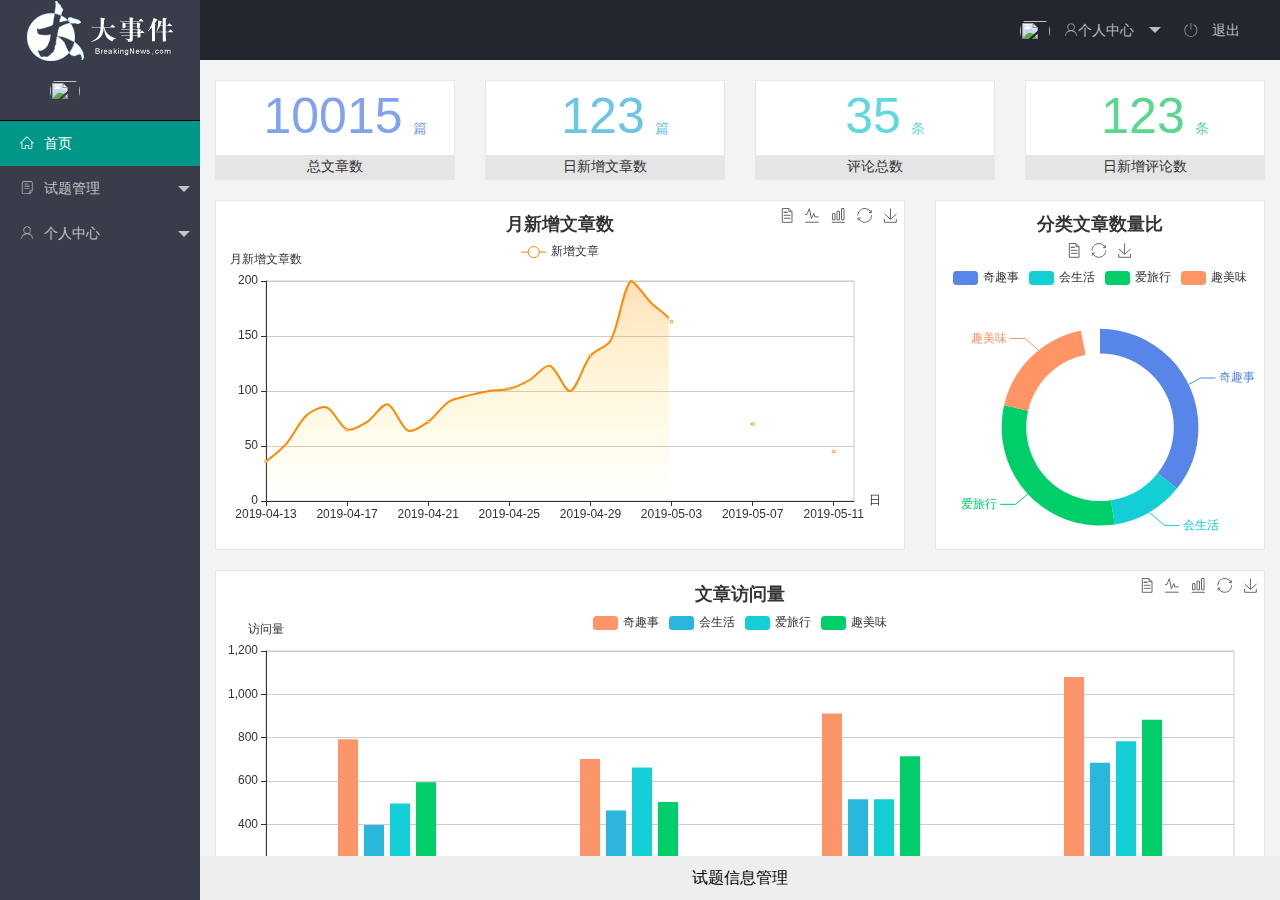
==== commit 65e00201: "权限控制" ====
--- a/web/index.html
+++ b/web/index.html
@@ -37,7 +37,7 @@
           </dl>
         </li>
         <li class="layui-nav-item" >
-          <a href="/web/login.html"><span class="iconfont icon-tuichu"></span>
+          <a href="javascript:;" id="btnLogout"><span class="iconfont icon-tuichu"></span>
             退出</a>
         </li>
       </ul>
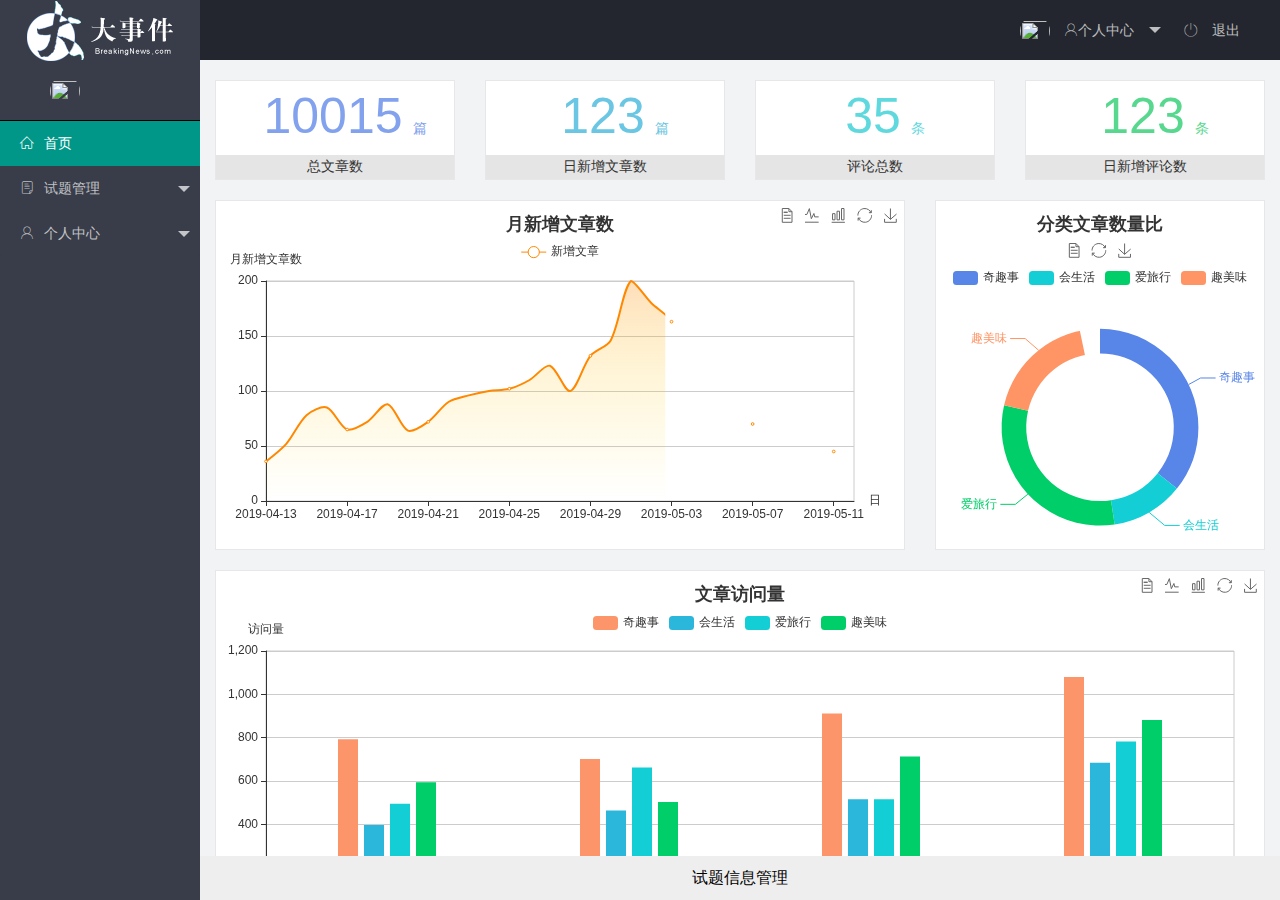
==== commit 36f22199: "查看试题信息" ====
--- a/web/index.html
+++ b/web/index.html
@@ -59,12 +59,12 @@
             <a href="javascript:;"><span class="iconfont icon-16 "></span>试题管理</a>
             <dl class="layui-nav-child">
             <dd><a href="javascript:;"><i class="layui-icon layui-icon-app"></i></span>试题类别</a></dd>
-            <dd><a href="javascript:;"><span class="iconfont icon-16 "></span>题目信息</a></dd>
+            <dd><a href="/web/user/question.html" target="fm"><span class="iconfont icon-16 "></span>题目信息</a></dd>
           </dl>
           </li>
           <li class="layui-nav-item"><a href="javascript:;"><span class="iconfont icon-user "></span>个人中心</a>
             <dl class="layui-nav-child">
-              <dd><a href=javascript:;""><span class="iconfont icon-16 "></span>基本资料</a></dd>
+              <dd><a href="/web/user/userinfo.html" target="fm"><span class="iconfont icon-16 "></span>基本资料</a></dd>
               <dd><a href="javascript:;"><span class="iconfont icon-16 "></span>设置</a></dd>
               <dd><a href="javascript:;"><span class="iconfont icon-16 "></span>重值密码</a></dd>
             </dl>
@@ -91,7 +91,7 @@
   <script src="/web/assets/lib/jquery.js"></script>
   <script src="/web/assets/lib/layui/layui.js"></script>
   
-  <script src="/web/assets/js/baseapi"></script>  
+  <script src="/web/assets/js/baseapi.js"></script>  
   <script src="/web/assets/js/index.js"></script>
   <script>
     //JS 
